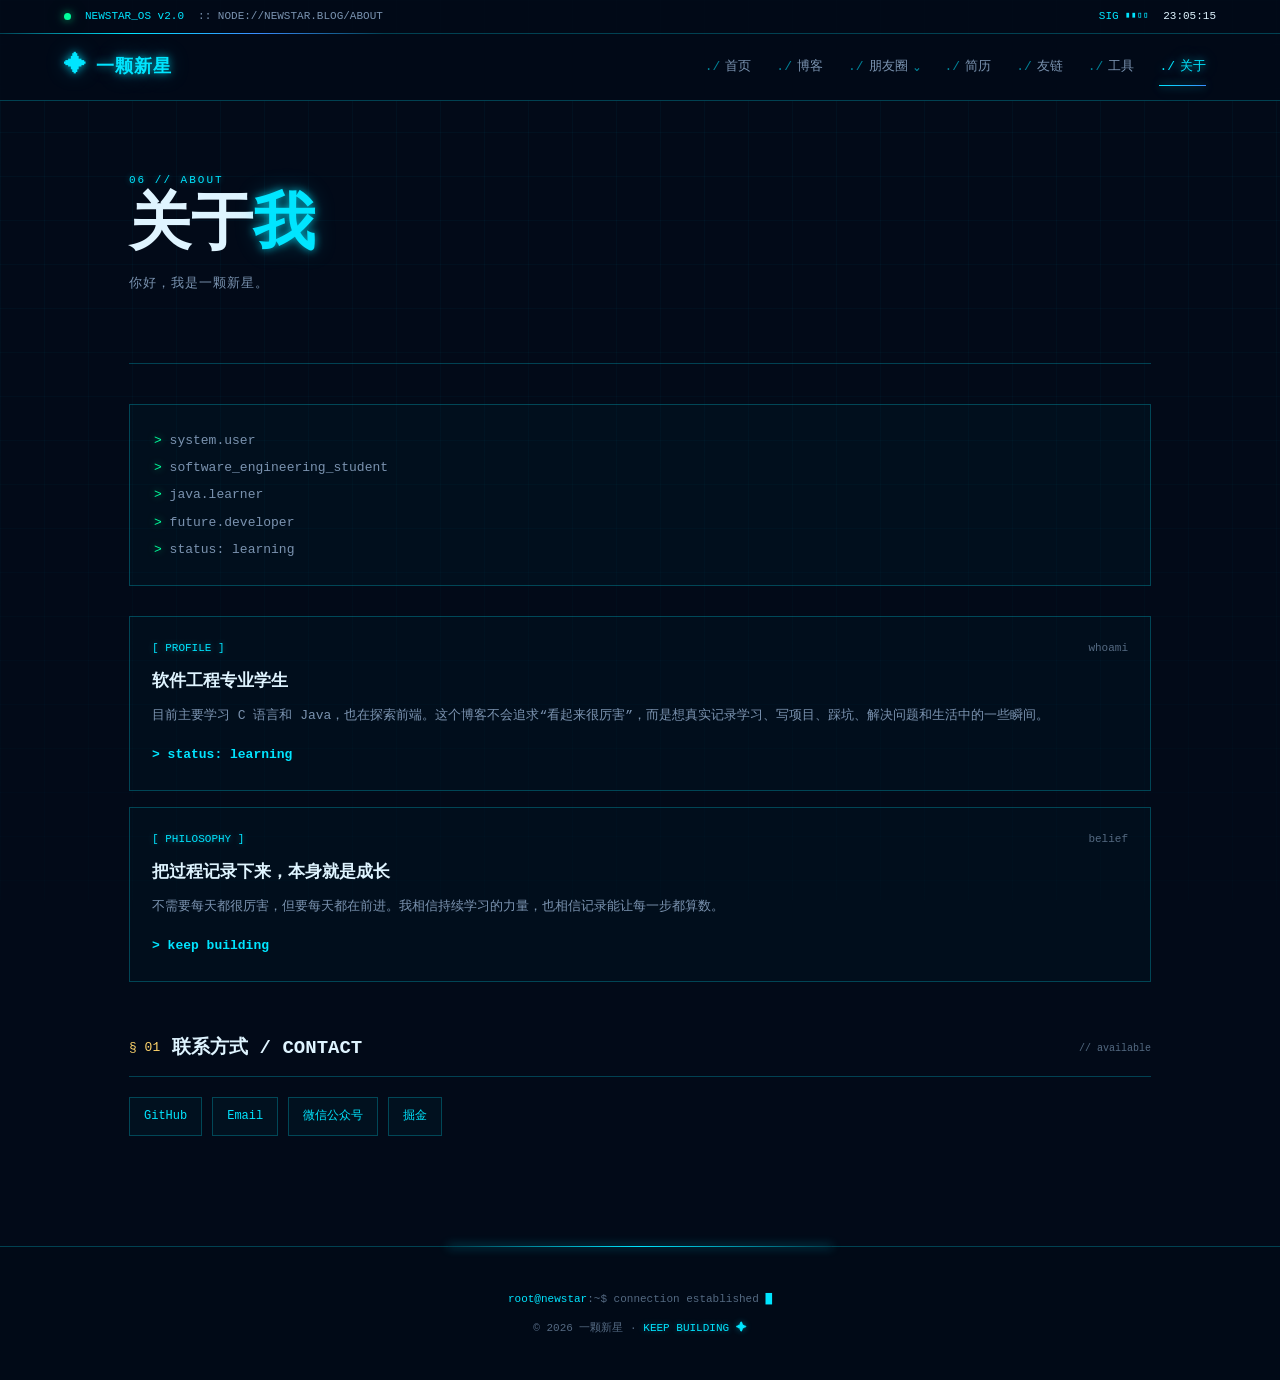
==== about.html @ e1ded9ca "style: remove focus/click outlines and unify mobile layout across pages - style.css: drop click focu" ====
<!DOCTYPE html>
<html lang="zh-CN">
<head>
  <meta charset="UTF-8">
  <meta name="viewport" content="width=device-width, initial-scale=1.0">
  <meta name="description" content="关于一颗新星：软件工程专业学生，主要学习 C 语言和 Java，用博客真实记录学习与生活。">
  <meta property="og:type" content="profile">
  <meta property="og:title" content="关于 · 一颗新星">
  <meta property="og:description" content="软件工程专业学生，主要学习 C 语言和 Java，用博客真实记录学习与生活。">
  <meta property="og:url" content="https://yikexinxing.github.io/about.html">
  <meta name="twitter:card" content="summary">
  <title>关于 · 一颗新星</title>
  <link rel="icon" href="data:image/svg+xml,<svg xmlns='http://www.w3.org/2000/svg' viewBox='0 0 100 100'><text y='.9em' font-size='90'>✦</text></svg>">
  <link rel="stylesheet" href="style.css">
  <link rel="stylesheet" href="assets/extra.css">
  <link rel="stylesheet" href="assets/upgrade.css">
</head>
<body>

<div class="bg-grid" aria-hidden="true"></div>
<div class="bg-scanline" aria-hidden="true"></div>

<header class="top-bar">
  <div class="top-bar-left">
    <span class="status-dot"></span>
    <span class="sys-version">NEWSTAR_OS v2.0</span>
    <span class="sys-path">:: NODE://NEWSTAR.BLOG/ABOUT</span>
  </div>
  <div class="top-bar-right">
    <span class="sys-signal">SIG ▮▮▯▯</span>
    <time class="sys-time" id="sysTime">00:00:00</time>
  </div>
</header>

<nav class="nav" aria-label="主导航">
  <a href="index.html" class="brand">
    <span class="brand-symbol" aria-hidden="true">✦</span>
    <span class="brand-name">一颗新星</span>
  </a>
  <button class="nav-toggle" type="button" aria-expanded="false" aria-controls="navLinks">MENU</button>
  <ul class="nav-links" id="navLinks">
    <li><a href="index.html">首页</a></li>
    <li><a href="blog.html">博客</a></li>
    <li class="nav-dropdown">
      <a href="moments.html" class="dropdown-trigger">
        朋友圈
        <span class="dropdown-arrow">⌄</span>
      </a>
      <ul class="dropdown-menu">
        <li><a href="tech.html"><span class="dropdown-icon">&gt;_</span>技术学习记录</a></li>
        <li><a href="life.html"><span class="dropdown-icon">◇</span>日常生活记录</a></li>
      </ul>
    </li>
    <li><a href="resume.html">简历</a></li>
    <li><a href="links.html">友链</a></li>
    <li><a href="tools.html">工具</a></li>
    <li><a href="about.html" class="active">关于</a></li>
  </ul>
</nav>

<main class="page-content">
  <div class="page-head">
    <div class="section-tag">06 // ABOUT</div>
    <h1 class="page-title">关于<span>我</span></h1>
    <p class="page-subtitle">你好，我是一颗新星。</p>
  </div>

  <div class="terminal-box">
    <p><span class="green">&gt;</span> system.user</p>
    <p><span class="green">&gt;</span> software_engineering_student</p>
    <p><span class="green">&gt;</span> java.learner</p>
    <p><span class="green">&gt;</span> future.developer</p>
    <p><span class="green">&gt;</span> status: learning</p>
  </div>

  <div class="article-list">
    <div class="article-card" style="cursor: default;">
      <div class="article-meta-top">
        <span class="article-tag">[ PROFILE ]</span>
        <span class="article-date">whoami</span>
      </div>
      <h3>软件工程专业学生</h3>
      <p>目前主要学习 C 语言和 Java，也在探索前端。这个博客不会追求“看起来很厉害”，而是想真实记录学习、写项目、踩坑、解决问题和生活中的一些瞬间。</p>
      <div class="article-link">&gt; status: learning</div>
    </div>
    <div class="article-card" style="cursor: default;">
      <div class="article-meta-top">
        <span class="article-tag">[ PHILOSOPHY ]</span>
        <span class="article-date">belief</span>
      </div>
      <h3>把过程记录下来，本身就是成长</h3>
      <p>不需要每天都很厉害，但要每天都在前进。我相信持续学习的力量，也相信记录能让每一步都算数。</p>
      <div class="article-link">&gt; keep building</div>
    </div>
  </div>

  <div class="info-section">
    <div class="info-head">
      <span class="info-index">§ 01</span>
      <h2>联系方式 / CONTACT</h2>
      <span class="info-code">// available</span>
    </div>
    <div class="chips">
      <a href="https://github.com/yikexinxing" target="_blank" rel="noopener">GitHub</a>
      <!-- TODO：拿到邮箱地址后，把下面两个 span 改成 <a href="mailto:你的邮箱">Email</a> -->
      <span>Email</span>
      <span>微信公众号</span>
      <span>掘金</span>
    </div>
  </div>
</main>

<footer>
  <div class="footer-terminal">
    <span>root@newstar</span>:~$ connection established <span class="footer-cursor">█</span>
  </div>
  <div>© 2026 一颗新星 · <span>KEEP BUILDING ✦</span></div>
</footer>

<script src="assets/site.js"></script>

</body>
</html>
---- style.css ----
/* =========================================================
   一颗新星 · 全站赛博编程风格
   CYBER BLOG SYSTEM THEME
========================================================= */

/* ===== 基础重置 ===== */
* {
  margin: 0;
  padding: 0;
  box-sizing: border-box;
}
html {
  scroll-behavior: smooth;
}
body {
  min-height: 100vh;
  background: var(--bg);
  color: var(--text);
  font-family: "Microsoft YaHei", "PingFang SC", "Segoe UI", Consolas, monospace;
  line-height: 1.7;
  overflow-x: hidden;
  position: relative;
}

/* ===== 主题变量 ===== */
:root {
  --bg: #020a18;
  --bg-panel: rgba(8, 20, 38, 0.78);
  --bg-panel-solid: #071528;
  --border: rgba(0, 229, 255, 0.25);
  --border-bright: rgba(0, 229, 255, 0.55);
  --cyan: #00e5ff;
  --blue: #3a8dff;
  --green: #00ff9c;
  --yellow: #ffd56b;
  --text: #dff4ff;
  --text-muted: #7a93b0;
  --text-dim: #546a82;
  --glow-cyan: 0 0 8px rgba(0, 229, 255, 0.7), 0 0 22px rgba(0, 229, 255, 0.25);
  --glow-green: 0 0 8px rgba(0, 255, 156, 0.7), 0 0 22px rgba(0, 255, 156, 0.25);
}

/* ===== 全局背景 ===== */
.bg-grid {
  position: fixed;
  inset: 0;
  pointer-events: none;
  z-index: -5;
  background-image:
    linear-gradient(rgba(0, 229, 255, 0.04) 1px, transparent 1px),
    linear-gradient(90deg, rgba(0, 229, 255, 0.04) 1px, transparent 1px);
  background-size: 44px 44px;
  animation: gridMove 28s linear infinite;
  mask-image: linear-gradient(to bottom, black, rgba(0, 0, 0, 0.3));
}
.bg-scanline {
  position: fixed;
  inset: 0;
  pointer-events: none;
  z-index: 999;
  background: repeating-linear-gradient(
    0deg,
    rgba(255, 255, 255, 0.015) 0px,
    rgba(255, 255, 255, 0.015) 1px,
    transparent 1px,
    transparent 4px
  );
  opacity: 0.25;
}

::selection {
  color: #00131a;
  background: var(--cyan);
}
a {
  color: inherit;
  text-decoration: none;
}

/* 鼠标点击后不显示浏览器默认焦点框（深色背景下表现为一圈白框）。
   键盘 Tab 导航的青色焦点环仍在 upgrade.css 的 :focus-visible 中保留，不影响无障碍。 */
:focus:not(:focus-visible) {
  outline: none;
  box-shadow: none;
}
a,
button,
input,
textarea,
select,
summary,
[tabindex] {
  -webkit-tap-highlight-color: transparent;
}
button::-moz-focus-inner,
input::-moz-focus-inner {
  border: 0;
  padding: 0;
}

/* ===== 顶部状态栏 ===== */
.top-bar {
  height: 34px;
  padding: 0 clamp(20px, 5vw, 80px);
  display: flex;
  align-items: center;
  justify-content: space-between;
  background: rgba(2, 10, 24, 0.92);
  border-bottom: 1px solid var(--border);
  font-family: Consolas, monospace;
  font-size: 11px;
  color: var(--text-muted);
  position: relative;
  z-index: 1001;
}
.top-bar::after {
  content: "";
  position: absolute;
  left: 0;
  bottom: -1px;
  width: 30%;
  height: 1px;
  background: linear-gradient(90deg, transparent, var(--cyan), var(--blue), transparent);
  animation: navScan 6s linear infinite;
}
.top-bar-left,
.top-bar-right {
  display: flex;
  align-items: center;
  gap: 14px;
}
.sys-version {
  color: var(--cyan);
}
.sys-signal {
  color: var(--cyan);
}
.sys-time {
  color: var(--text);
}
.status-dot {
  width: 7px;
  height: 7px;
  border-radius: 50%;
  background: var(--green);
  box-shadow: var(--glow-green);
  animation: pulse 1.5s infinite;
}
.status-dot.small {
  width: 6px;
  height: 6px;
}

/* ===== 主导航 ===== */
.nav {
  position: sticky;
  top: 0;
  z-index: 1000;
  width: 100%;
  min-height: 62px;
  padding: 0 clamp(20px, 5vw, 80px);
  display: flex;
  align-items: center;
  gap: 30px;
  background: rgba(2, 10, 24, 0.85);
  border-bottom: 1px solid var(--border);
  backdrop-filter: blur(8px);
  -webkit-backdrop-filter: blur(8px);
}
.brand {
  display: inline-flex;
  align-items: center;
  gap: 9px;
  color: var(--cyan);
  font-family: Consolas, monospace;
  font-size: 18px;
  font-weight: 700;
  letter-spacing: 1px;
  text-shadow: var(--glow-cyan);
  white-space: nowrap;
  transition: all 0.3s ease;
}
.brand:hover {
  color: white;
  transform: translateY(-1px);
}
.brand-symbol {
  font-size: 22px;
  animation: starPulse 2.5s ease-in-out infinite;
}

.nav-links {
  list-style: none;
  display: flex;
  align-items: center;
  gap: 5px;
  margin-left: auto;
}
.nav-links > li {
  position: relative;
}
.nav-links > li > a {
  position: relative;
  display: flex;
  align-items: center;
  gap: 5px;
  padding: 22px 10px;
  color: var(--text-muted);
  font-size: 13px;
  white-space: nowrap;
  transition: color 0.3s ease, text-shadow 0.3s ease;
}
.nav-links > li > a::before {
  content: "./";
  color: var(--cyan);
  opacity: 0.55;
  font-family: Consolas, monospace;
  transition: opacity 0.3s ease;
}
.nav-links > li > a::after {
  content: "";
  position: absolute;
  left: 10px;
  right: 10px;
  bottom: 14px;
  height: 1px;
  background: linear-gradient(90deg, var(--cyan), var(--blue));
  transform: scaleX(0);
  transform-origin: left;
  transition: transform 0.3s ease;
  box-shadow: var(--glow-cyan);
}
.nav-links > li > a:hover {
  color: var(--cyan);
  text-shadow: var(--glow-cyan);
}
.nav-links > li > a:hover::before {
  opacity: 1;
}
.nav-links > li > a:hover::after {
  transform: scaleX(1);
}
/* 当前页面高亮 */
.nav-links > li > a.active {
  color: var(--cyan);
  text-shadow: var(--glow-cyan);
}
.nav-links > li > a.active::after {
  transform: scaleX(1);
}
.nav-links > li > a.active::before {
  opacity: 1;
}

/* ===== 朋友圈下拉菜单 ===== */
.nav-dropdown { position: relative; }
.dropdown-arrow {
  color: var(--cyan);
  font-size: 14px;
  line-height: 1;
  transition: transform 0.3s ease;
}
.nav-dropdown:hover .dropdown-arrow {
  transform: rotate(180deg);
}
.dropdown-menu {
  position: absolute;
  top: calc(100% - 1px);
  left: 50%;
  min-width: 225px;
  padding: 8px;
  list-style: none;
  background: rgba(5, 15, 30, 0.96);
  border: 1px solid var(--border);
  box-shadow: 0 20px 50px rgba(0, 0, 0, 0.6), 0 0 25px rgba(0, 229, 255, 0.08);
  backdrop-filter: blur(10px);
  -webkit-backdrop-filter: blur(10px);
  opacity: 0;
  visibility: hidden;
  transform: translate(-50%, -10px);
  transition: opacity 0.25s ease, transform 0.25s ease, visibility 0.25s ease;
  margin-top: 1px;
}
.dropdown-menu::before {
  content: "";
  position: absolute;
  top: 0;
  left: 15%;
  width: 70%;
  height: 1px;
  background: linear-gradient(90deg, transparent, var(--cyan), var(--blue), transparent);
  box-shadow: 0 0 10px var(--cyan);
}
.dropdown-menu::after {
  content: "";
  position: absolute;
  top: -5px;
  left: 50%;
  width: 8px;
  height: 8px;
  background: #050f1e;
  border-left: 1px solid var(--border);
  border-top: 1px solid var(--border);
  transform: translateX(-50%) rotate(45deg);
}
.nav-dropdown:hover .dropdown-menu {
  opacity: 1;
  visibility: visible;
  transform: translate(-50%, 0);
}
.dropdown-menu li a {
  display: flex;
  align-items: center;
  gap: 12px;
  padding: 13px 14px;
  color: var(--text-muted);
  font-size: 12px;
  border: 1px solid transparent;
  transition: all 0.25s ease;
}
.dropdown-menu li a:hover {
  color: var(--cyan);
  background: rgba(0, 229, 255, 0.06);
  border-color: rgba(0, 229, 255, 0.2);
  padding-left: 19px;
  text-shadow: var(--glow-cyan);
}
.dropdown-icon {
  width: 30px;
  color: var(--cyan);
  font-family: Consolas, monospace;
  font-size: 10px;
  text-align: center;
}

/* ===== 首页 Banner ===== */
.home-banner {
  position: relative;
  width: 100%;
  height: 460px;
  background:
    radial-gradient(circle at 20% 20%, rgba(0, 229, 255, 0.25), transparent 28%),
    radial-gradient(circle at 80% 40%, rgba(58, 141, 255, 0.2), transparent 32%),
    radial-gradient(circle at 50% 90%, rgba(0, 255, 156, 0.12), transparent 35%),
    linear-gradient(135deg, #011022 0%, #021833 45%, #01142b 100%);
  display: flex;
  align-items: center;
  justify-content: center;
  text-align: center;
  color: white;
  overflow: hidden;
  border-bottom: 1px solid var(--border);
}
.banner-code-left,
.banner-code-right {
  position: absolute;
  top: 0;
  width: 35%;
  height: 100%;
  font-family: Consolas, monospace;
  font-size: 12px;
  line-height: 1.8;
  color: rgba(0, 229, 255, 0.28);
  white-space: pre;
  pointer-events: none;
  z-index: 1;
}
.banner-code-left {
  left: 4%;
  text-align: left;
  animation: codeFloat 16s linear infinite;
}
.banner-code-right {
  right: 4%;
  text-align: right;
  animation: codeFloat 20s linear infinite reverse;
}
.banner-code-left pre,
.banner-code-right pre {
  margin: 0;
  font: inherit;
  color: inherit;
  white-space: pre;
}
.banner-code-right pre {
  text-align: right;
}
.banner-scan {
  position: absolute;
  left: 0;
  right: 0;
  height: 2px;
  background: linear-gradient(90deg, transparent, var(--cyan), transparent);
  box-shadow: 0 0 12px var(--cyan), 0 0 24px rgba(0, 229, 255, 0.6);
  animation: bannerScan 5s linear infinite;
  pointer-events: none;
  z-index: 2;
}
.banner-box {
  position: relative;
  z-index: 3;
  padding: 36px 48px;
  border: 1px solid var(--border-bright);
  background: rgba(2, 15, 32, 0.45);
  backdrop-filter: blur(6px);
  -webkit-backdrop-filter: blur(6px);
  box-shadow: 0 0 30px rgba(0, 229, 255, 0.15), inset 0 0 30px rgba(0, 229, 255, 0.08);
  max-width: 760px;
}
.banner-box::before,
.banner-box::after {
  content: "";
  position: absolute;
  width: 14px;
  height: 14px;
  border-color: var(--cyan);
  border-style: solid;
}
.banner-box::before {
  top: -1px;
  left: -1px;
  border-width: 2px 0 0 2px;
}
.banner-box::after {
  bottom: -1px;
  right: -1px;
  border-width: 0 2px 2px 0;
}
.banner-eyebrow {
  font-size: 12px;
  letter-spacing: 2px;
  color: var(--cyan);
  margin-bottom: 12px;
  font-family: Consolas, monospace;
  text-shadow: 0 0 8px rgba(0, 229, 255, 0.5);
}
.banner-content h1 {
  font-size: 48px;
  font-weight: 700;
  margin-bottom: 14px;
  text-shadow: 0 4px 20px rgba(0, 229, 255, 0.35);
}
.banner-desc {
  font-size: 15px;
  color: rgba(223, 244, 255, 0.8);
  margin-bottom: 28px;
  font-family: Consolas, monospace;
}
.banner-buttons {
  display: flex;
  justify-content: center;
  gap: 12px;
  flex-wrap: wrap;
}

/* ===== 通用按钮 ===== */
.btn {
  display: inline-flex;
  align-items: center;
  justify-content: center;
  padding: 10px 22px;
  font-family: Consolas, monospace;
  font-size: 13px;
  border: 1px solid var(--cyan);
  color: var(--cyan);
  background: rgba(0, 229, 255, 0.05);
  transition: all 0.3s ease;
  position: relative;
  overflow: hidden;
  cursor: pointer;
}
.btn::before {
  content: "";
  position: absolute;
  left: -100%;
  top: 0;
  width: 100%;
  height: 100%;
  background: linear-gradient(90deg, transparent, rgba(255, 255, 255, 0.15), transparent);
  transition: left 0.5s ease;
}
.btn:hover::before {
  left: 100%;
}
.btn:hover {
  color: #00131a;
  background: var(--cyan);
  box-shadow: 0 0 12px var(--cyan), 0 0 30px rgba(0, 229, 255, 0.35);
  transform: translateY(-2px);
}
.btn-secondary {
  border-color: var(--blue);
  color: var(--blue);
}
.btn-secondary:hover {
  background: var(--blue);
  box-shadow: 0 0 12px var(--blue), 0 0 30px rgba(58, 141, 255, 0.35);
}

/* ===== 首页主内容区 ===== */
.home-main {
  background: transparent;
  padding: 50px 20px 80px;
}
.home-container {
  max-width: 1150px;
  margin: 0 auto;
  display: grid;
  grid-template-columns: 1fr 320px;
  gap: 30px;
  align-items: start;
}

/* ===== 文章区 ===== */
.article-section {
  background: var(--bg-panel);
  padding: 30px;
  border: 1px solid var(--border);
  backdrop-filter: blur(6px);
  -webkit-backdrop-filter: blur(6px);
  box-shadow: 0 10px 40px rgba(0, 0, 0, 0.35);
}
.section-header {
  display: flex;
  justify-content: space-between;
  align-items: end;
  margin-bottom: 24px;
  padding-bottom: 16px;
  border-bottom: 1px solid var(--border);
}
.section-tag {
  color: var(--cyan);
  font-family: Consolas, monospace;
  font-size: 11px;
  letter-spacing: 2px;
  margin-bottom: 6px;
  text-shadow: 0 0 6px rgba(0, 229, 255, 0.4);
}
.section-header h2 {
  font-size: 22px;
  color: var(--text);
}
.search-box {
  display: flex;
  gap: 8px;
}
.search-box input {
  padding: 9px 14px;
  border: 1px solid var(--border);
  background: rgba(0, 229, 255, 0.03);
  color: var(--text);
  outline: none;
  font-size: 12px;
  width: 200px;
  font-family: Consolas, monospace;
}
.search-box input:focus,
.page-search input:focus,
.search-box input:focus-visible {
  outline: none;
  box-shadow: none;
  border-color: var(--border);
}
.search-box button {
  padding: 9px 16px;
  background: rgba(0, 229, 255, 0.1);
  color: var(--cyan);
  border: 1px solid var(--cyan);
  cursor: pointer;
  font-size: 12px;
  font-family: Consolas, monospace;
  transition: all 0.3s ease;
}
.search-box button:hover {
  background: var(--cyan);
  color: #00131a;
  box-shadow: var(--glow-cyan);
}

/* ===== 文章卡片 ===== */
.article-list {
  display: flex;
  flex-direction: column;
  gap: 16px;
}
.article-card {
  display: block;
  padding: 22px;
  border: 1px solid var(--border);
  background: rgba(0, 229, 255, 0.02);
  transition: all 0.3s ease;
  position: relative;
  overflow: hidden;
}
.article-card::before {
  content: "";
  position: absolute;
  left: 0;
  top: 0;
  width: 3px;
  height: 100%;
  background: var(--cyan);
  box-shadow: 0 0 12px var(--cyan);
  transform: scaleY(0);
  transform-origin: bottom;
  transition: transform 0.35s ease;
}
.article-card:hover {
  transform: translateY(-4px);
  border-color: var(--border-bright);
  background: rgba(0, 229, 255, 0.05);
  box-shadow: 0 15px 40px rgba(0, 0, 0, 0.4), 0 0 20px rgba(0, 229, 255, 0.1);
}
.article-card:hover::before {
  transform: scaleY(1);
}
.article-meta-top {
  display: flex;
  justify-content: space-between;
  align-items: center;
  margin-bottom: 10px;
}
.article-tag {
  color: var(--cyan);
  font-family: Consolas, monospace;
  font-size: 11px;
  text-shadow: 0 0 6px rgba(0, 229, 255, 0.4);
}
.article-date {
  color: var(--text-dim);
  font-family: Consolas, monospace;
  font-size: 11px;
}
.article-card h3 {
  font-size: 17px;
  color: var(--text);
  margin-bottom: 8px;
  transition: color 0.3s ease;
}
.article-card:hover h3 {
  color: white;
}
.article-card p {
  font-size: 13px;
  color: var(--text-muted);
  margin-bottom: 14px;
}
.article-link {
  color: var(--cyan);
  font-family: Consolas, monospace;
  font-size: 11px;
  transition: transform 0.3s ease;
}
.article-card:hover .article-link {
  transform: translateX(5px);
  text-shadow: var(--glow-cyan);
}

/* ===== 侧边栏 ===== */
.sidebar {
  display: flex;
  flex-direction: column;
  gap: 24px;
}
.sidebar-card {
  background: var(--bg-panel);
  padding: 26px;
  border: 1px solid var(--border);
  backdrop-filter: blur(6px);
  -webkit-backdrop-filter: blur(6px);
  box-shadow: 0 10px 40px rgba(0, 0, 0, 0.35);
}
.profile-card {
  text-align: center;
}
.avatar {
  width: 72px;
  height: 72px;
  border-radius: 50%;
  background: linear-gradient(135deg, var(--cyan), var(--blue));
  color: white;
  font-size: 28px;
  font-weight: 700;
  display: flex;
  align-items: center;
  justify-content: center;
  margin: 0 auto 14px;
  box-shadow: 0 0 20px rgba(0, 229, 255, 0.4);
}
.sidebar-card h3 {
  font-size: 18px;
  color: var(--text);
  margin-bottom: 6px;
}
.sidebar-desc {
  font-size: 12px;
  color: var(--text-muted);
  margin-bottom: 18px;
  font-family: Consolas, monospace;
}
.profile-stats {
  display: flex;
  justify-content: space-around;
  padding-top: 16px;
  border-top: 1px solid var(--border);
  margin-bottom: 16px;
}
.profile-stats strong {
  display: block;
  font-size: 20px;
  color: var(--cyan);
  text-shadow: 0 0 8px rgba(0, 229, 255, 0.5);
}
.profile-stats span {
  font-size: 10px;
  color: var(--text-dim);
  font-family: Consolas, monospace;
  letter-spacing: 1px;
}
.profile-status {
  display: flex;
  align-items: center;
  justify-content: center;
  gap: 8px;
  color: var(--green);
  font-family: Consolas, monospace;
  font-size: 11px;
  text-shadow: 0 0 6px rgba(0, 255, 156, 0.5);
}
.sidebar-title {
  color: var(--cyan);
  font-family: Consolas, monospace;
  font-size: 12px;
  letter-spacing: 1px;
  margin-bottom: 14px;
  text-shadow: 0 0 6px rgba(0, 229, 255, 0.4);
}
.news-list {
  list-style: none;
}
.news-list li {
  padding: 10px 0;
  font-size: 13px;
  color: var(--text-muted);
  border-bottom: 1px dashed rgba(0, 229, 255, 0.15);
  display: flex;
  gap: 10px;
}
.news-list li:last-child {
  border-bottom: none;
}
.news-time {
  color: var(--cyan);
  font-family: Consolas, monospace;
  font-size: 11px;
  min-width: 48px;
}

/* ===== 页脚 ===== */
footer {
  width: 100%;
  padding: 40px 20px;
  border-top: 1px solid var(--border);
  text-align: center;
  color: var(--text-dim);
  font-family: Consolas, monospace;
  font-size: 11px;
  line-height: 2.2;
  position: relative;
  background: rgba(2, 10, 24, 0.9);
}
footer::before {
  content: "";
  position: absolute;
  top: -1px;
  left: 35%;
  width: 30%;
  height: 1px;
  background: linear-gradient(90deg, transparent, var(--cyan), transparent);
  box-shadow: 0 0 10px var(--cyan);
}
.footer-terminal {
  margin-bottom: 5px;
  width: 100%;
  text-align: center;
}
footer .footer-terminal > span:first-child {
  color: var(--cyan);
}
footer > div:last-child span {
  color: var(--cyan);
  text-shadow: 0 0 6px rgba(0, 229, 255, 0.4);
}
.footer-cursor {
  color: var(--cyan);
  animation: blink 1s infinite;
}

/* =========================================================
   子页面通用
========================================================= */
.page-content {
  max-width: 1150px;
  margin: 0 auto;
  padding: 70px 5% 90px;
  animation: pageEnter 0.8s ease both;
}
.page-title {
  margin-bottom: 15px;
  font-family: Consolas, monospace;
  font-size: clamp(40px, 6vw, 62px);
  line-height: 1;
  color: var(--text);
}
.page-title span {
  color: var(--cyan);
  text-shadow: var(--glow-cyan);
}
.page-subtitle {
  margin-bottom: 50px;
  color: var(--text-muted);
  font-family: Consolas, monospace;
  font-size: 13px;
  letter-spacing: 1px;
}
.page-head {
  margin-bottom: 40px;
  padding-bottom: 18px;
  border-bottom: 1px solid var(--border);
}

/* ===== 终端信息框 ===== */
.terminal-box {
  position: relative;
  margin-bottom: 30px;
  padding: 22px 24px;
  background: rgba(0, 229, 255, 0.025);
  border: 1px solid var(--border);
  font-family: Consolas, monospace;
  font-size: 13px;
  line-height: 2.1;
  overflow: hidden;
}
.terminal-box::before {
  content: "";
  position: absolute;
  top: 0;
  left: -100%;
  width: 100%;
  height: 1px;
  background: linear-gradient(90deg, transparent, var(--cyan), transparent);
  animation: terminalScan 5s linear infinite;
}
.terminal-box p {
  color: var(--text-muted);
}
.terminal-box .green {
  color: var(--green);
  text-shadow: 0 0 7px rgba(0, 255, 156, 0.5);
}
.terminal-box .label {
  display: inline-block;
  width: 110px;
  color: var(--text-dim);
}

/* ===== 日志列表（朋友圈/动态） ===== */
.activity-list {
  border-top: 1px solid var(--border);
}
.activity-item {
  position: relative;
  display: grid;
  grid-template-columns: 100px 1fr 40px;
  gap: 20px;
  align-items: center;
  padding: 24px 10px;
  border-bottom: 1px solid rgba(0, 229, 255, 0.12);
  transition: background 0.3s ease, padding-left 0.3s ease;
}
.activity-item:hover {
  padding-left: 18px;
  background: rgba(0, 229, 255, 0.03);
}
.activity-item time {
  color: var(--cyan);
  font-family: Consolas, monospace;
  font-size: 12px;
  text-shadow: 0 0 6px rgba(0, 229, 255, 0.3);
}
.activity-type {
  color: var(--green);
  font-family: Consolas, monospace;
  font-size: 9px;
  letter-spacing: 1px;
  text-shadow: 0 0 6px rgba(0, 255, 156, 0.35);
}
.activity-item h3 {
  margin: 4px 0 4px;
  color: var(--text);
  font-size: 15px;
  transition: color 0.3s ease;
}
.activity-item:hover h3 {
  color: white;
}
.activity-item p {
  color: var(--text-muted);
  font-size: 12px;
}
.activity-arrow {
  color: var(--cyan);
  font-family: Consolas, monospace;
  font-size: 18px;
  transition: transform 0.3s ease;
}
.activity-item:hover .activity-arrow {
  transform: translateX(5px);
  text-shadow: var(--glow-cyan);
}

/* ===== 标签（chips） ===== */
.chips {
  display: flex;
  flex-wrap: wrap;
  gap: 10px;
  margin-bottom: 20px;
}
.chips span {
  padding: 8px 14px;
  color: var(--cyan);
  border: 1px solid var(--border);
  background: rgba(0, 229, 255, 0.03);
  font-family: Consolas, monospace;
  font-size: 12px;
  transition: all 0.25s ease;
}
.chips span:hover {
  border-color: var(--border-bright);
  background: rgba(0, 229, 255, 0.08);
  box-shadow: 0 0 12px rgba(0, 229, 255, 0.15);
  color: white;
}

/* ===== 卡片网格（友链/工具） ===== */
.grid-cards {
  display: grid;
  grid-template-columns: repeat(3, 1fr);
  gap: 18px;
}
.grid-card {
  position: relative;
  padding: 24px;
  background: var(--bg-panel);
  border: 1px solid var(--border);
  transition: all 0.3s ease;
  overflow: hidden;
  display: block;
}
.grid-card::before {
  content: "";
  position: absolute;
  left: 0;
  top: 0;
  width: 3px;
  height: 100%;
  background: var(--cyan);
  box-shadow: 0 0 12px var(--cyan);
  transform: scaleY(0);
  transform-origin: bottom;
  transition: transform 0.35s ease;
}
.grid-card:hover {
  transform: translateY(-5px);
  border-color: var(--border-bright);
  box-shadow: 0 15px 40px rgba(0, 0, 0, 0.4), 0 0 20px rgba(0, 229, 255, 0.1);
}
.grid-card:hover::before {
  transform: scaleY(1);
}
.grid-card .card-num {
  position: absolute;
  top: 12px;
  right: 18px;
  color: rgba(0, 229, 255, 0.14);
  font-family: Consolas, monospace;
  font-size: 34px;
  font-weight: 700;
}
.grid-card .card-tag {
  display: inline-block;
  margin-bottom: 14px;
  padding: 4px 9px;
  color: var(--cyan);
  border: 1px solid rgba(0, 229, 255, 0.3);
  font-family: Consolas, monospace;
  font-size: 10px;
}
.grid-card h3 {
  margin-bottom: 10px;
  color: var(--text);
  font-size: 17px;
}
.grid-card p {
  color: var(--text-muted);
  font-size: 12px;
  line-height: 1.8;
  margin-bottom: 16px;
}
.grid-card .card-link {
  color: var(--cyan);
  font-family: Consolas, monospace;
  font-size: 11px;
  transition: transform 0.3s ease;
}
.grid-card:hover .card-link {
  transform: translateX(5px);
  text-shadow: var(--glow-cyan);
}

/* ===== 分节标题（简历等） ===== */
.info-section {
  margin-top: 50px;
}
.info-section .info-head {
  display: flex;
  align-items: center;
  gap: 12px;
  margin-bottom: 20px;
  padding-bottom: 12px;
  border-bottom: 1px solid var(--border);
}
.info-section .info-index {
  color: var(--yellow);
  font-family: Consolas, monospace;
  font-size: 13px;
}
.info-section .info-head h2 {
  color: var(--text);
  font-size: 19px;
}
.info-section .info-head .info-code {
  margin-left: auto;
  color: var(--text-dim);
  font-family: Consolas, monospace;
  font-size: 10px;
}

/* ===== 技能进度条（简历） ===== */
.skill-bars {
  display: grid;
  grid-template-columns: 1fr 1fr;
  gap: 18px 30px;
}
.skill-row .skill-name {
  display: flex;
  justify-content: space-between;
  margin-bottom: 6px;
  color: var(--text-muted);
  font-family: Consolas, monospace;
  font-size: 12px;
}
.skill-row .skill-name b {
  color: var(--cyan);
  font-weight: 500;
}
.progress-bar {
  height: 6px;
  background: rgba(0, 229, 255, 0.08);
  overflow: hidden;
}
.progress-fill {
  height: 100%;
  background: linear-gradient(90deg, var(--blue), var(--cyan));
  box-shadow: 0 0 8px var(--cyan);
  transition: width 1s ease;
}

/* ===== 时间轴（经历） ===== */
.timeline {
  border-top: 1px solid var(--border);
}
.timeline-item {
  display: grid;
  grid-template-columns: 140px 1fr;
  gap: 24px;
  padding: 20px 10px;
  border-bottom: 1px solid rgba(0, 229, 255, 0.12);
  transition: background 0.3s ease, padding-left 0.3s ease;
}
.timeline-item:hover {
  padding-left: 18px;
  background: rgba(0, 229, 255, 0.03);
}
.timeline-item time {
  color: var(--cyan);
  font-family: Consolas, monospace;
  font-size: 12px;
  padding-top: 2px;
}
.timeline-item .tl-type {
  color: var(--green);
  font-family: Consolas, monospace;
  font-size: 9px;
  letter-spacing: 1px;
}
.timeline-item h3 {
  margin: 4px 0 5px;
  color: var(--text);
  font-size: 15px;
}
.timeline-item p {
  color: var(--text-muted);
  font-size: 12px;
}

/* =========================================================
   动画
========================================================= */
@keyframes gridMove {
  0% { background-position: 0 0, 0 0; }
  100% { background-position: 44px 44px, 44px 44px; }
}
@keyframes navScan {
  0% { left: -30%; }
  100% { left: 100%; }
}
@keyframes pulse {
  0%, 100% { opacity: 1; transform: scale(1); }
  50% { opacity: 0.35; transform: scale(0.75); }
}
@keyframes blink {
  0%, 45% { opacity: 1; }
  46%, 100% { opacity: 0; }
}
@keyframes starPulse {
  0%, 100% {
    transform: rotate(0deg) scale(1);
    text-shadow: 0 0 7px var(--cyan);
  }
  50% {
    transform: rotate(12deg) scale(1.18);
    text-shadow: 0 0 8px var(--cyan), 0 0 22px rgba(0, 229, 255, 0.7);
  }
}
@keyframes bannerScan {
  0% { top: 0; opacity: 0; }
  10% { opacity: 1; }
  90% { opacity: 1; }
  100% { top: 100%; opacity: 0; }
}
@keyframes codeFloat {
  0% { transform: translateY(0); }
  100% { transform: translateY(-40px); }
}
@keyframes terminalScan {
  0% { left: -100%; }
  100% { left: 100%; }
}
@keyframes pageEnter {
  from { opacity: 0; transform: translateY(20px); }
  to { opacity: 1; transform: translateY(0); }
}

/* =========================================================
   响应式
========================================================= */
@media (max-width: 1100px) {
  .home-container {
    grid-template-columns: 1fr;
  }
  .grid-cards {
    grid-template-columns: repeat(2, 1fr);
  }
}
@media (max-width: 900px) {
  .nav {
    min-height: auto;
    padding: 14px 5%;
    flex-wrap: wrap;
  }
  .brand {
    width: 100%;
    justify-content: center;
    margin-bottom: 5px;
  }
  .nav-links {
    width: 100%;
    justify-content: center;
    flex-wrap: wrap;
    gap: 2px;
  }
  .nav-links > li > a {
    padding: 9px 7px;
    font-size: 11px;
  }
  .top-bar {
    font-size: 10px;
    padding: 0 5%;
  }
  .sys-path { display: none; }
  .banner-content h1 {
    font-size: 34px;
  }
  .banner-box {
    padding: 26px 24px;
    margin: 0 20px;
  }
  .section-header {
    flex-direction: column;
    align-items: flex-start;
    gap: 12px;
  }
  .banner-code-left,
  .banner-code-right {
    display: none;
  }
  .skill-bars {
    grid-template-columns: 1fr;
  }
  .timeline-item {
    grid-template-columns: 110px 1fr;
    gap: 14px;
  }
}
@media (max-width: 600px) {
  .home-banner {
    height: 380px;
  }
  .banner-content h1 {
    font-size: 28px;
  }
  .home-main {
    padding: 30px 15px 60px;
  }
  .article-section {
    padding: 22px;
  }
  .search-box input {
    width: 140px;
    font-size: 16px;
  }
  .search-box button {
    font-size: 13px;
  }
  .page-content {
    padding: 50px 5% 70px;
  }
  .grid-cards {
    grid-template-columns: 1fr;
  }
  .activity-item {
    grid-template-columns: 60px 1fr 20px;
    gap: 10px;
    padding: 20px 5px;
  }
  .activity-item h3 {
    font-size: 13px;
  }
  .timeline-item {
    grid-template-columns: 1fr;
    gap: 6px;
  }
}

/* ===== 减少动画 ===== */
@media (prefers-reduced-motion: reduce) {
  *, *::before, *::after {
    animation-duration: 0.01ms !important;
    animation-iteration-count: 1 !important;
    transition-duration: 0.01ms !important;
    scroll-behavior: auto !important;
  }
}
---- assets/extra.css ----
/* 追加：让 article-card 以块级元素显示并有 hover 效果 */
.article-card {
  display: block;
  text-decoration: none;
  color: inherit;
  transition: transform .12s ease, box-shadow .12s ease;
}
.article-card:hover {
  transform: translateY(-4px);
  box-shadow: 0 8px 18px rgba(0,0,0,0.25);
}
.activity-item {
  display: flex;
  align-items: center;
  gap: 12px;
  text-decoration: none;
  color: inherit;
}
.activity-item:hover { background: rgba(0,255,255,0.03); }
.article-link { cursor: pointer; color: var(--cyan); font-family: Consolas, monospace; font-weight:600; font-size:13px; position:relative; display:inline-flex; align-items:center; gap:8px; }
.article-link .arrow { transition: transform .18s ease; }
.article-link::before {
  content: '';
  position: absolute;
  left: 0;
  right: 0;
  bottom: -6px;
  height: 2px;
  background: linear-gradient(90deg, transparent, var(--cyan), transparent);
  transform: scaleX(0);
  transform-origin: left;
  transition: transform .22s ease;
}
.article-link:hover::before { transform: scaleX(1); }
.article-link:hover .arrow { transform: translateX(4px); }

/* 支持通过 .open 类来强制显示下拉（用于移动端点击展开） */
.nav-dropdown.open .dropdown-menu {
  opacity: 1;
  visibility: visible;
  transform: translate(-50%, 0);
}

/* 允许 dropdown-trigger 在被点击/打开时有焦点样式 */
.dropdown-trigger[aria-expanded="true"] {
  color: var(--cyan);
  text-shadow: var(--glow-cyan);
}

/* 简单的文章元信息样式 */
.post-meta {
  display: flex;
  gap: 16px;
  color: var(--text-dim);
  font-family: Consolas, monospace;
  font-size: 13px;
  margin-bottom: 18px;
}
.post-tags { display: flex; gap: 8px; }
.post-tags span { padding: 6px 10px; border: 1px solid var(--border); color: var(--cyan); font-size:12px; }

/* 联系方式：让 a 标签沿用 .chips span 的外观 */
.chips a {
  display: inline-block;
  padding: 8px 14px;
  color: var(--cyan);
  border: 1px solid var(--border);
  background: rgba(0, 229, 255, 0.03);
  font-family: Consolas, monospace;
  font-size: 12px;
  text-decoration: none;
  transition: border-color .2s ease, background-color .2s ease, box-shadow .2s ease, color .2s ease;
}
.chips a:hover {
  border-color: var(--border-bright);
  background: rgba(0, 229, 255, 0.08);
  box-shadow: 0 0 12px rgba(0, 229, 255, 0.15);
  color: #fff;
}
---- assets/upgrade.css ----
/* 页面增强：文章详情、导航可访问性与低成本响应式视觉 */
.sr-only{position:absolute;width:1px;height:1px;padding:0;margin:-1px;overflow:hidden;clip:rect(0,0,0,0);white-space:nowrap;border:0}
:focus-visible{outline:2px solid var(--cyan);outline-offset:3px}
/* 导航栏：链接/按钮被点击或被 Tab 选中时都不画框（用户要求无框）。
   选择器特意带上 .nav-links / .brand / .nav-toggle 提高优先级，
   否则会被上面的 :focus-visible 青色轮廓覆盖。 */
.nav-links a:focus,
.nav-links a:focus-visible,
.nav-links button:focus,
.nav-links button:focus-visible,
.dropdown-trigger:focus,
.dropdown-trigger:focus-visible,
.dropdown-menu a:focus,
.dropdown-menu a:focus-visible,
.brand:focus,
.brand:focus-visible,
.nav-toggle:focus,
.nav-toggle:focus-visible{
  outline:none!important;
  box-shadow:none!important;
}
.nav-toggle{display:none;color:var(--cyan);background:transparent;border:1px solid var(--border);padding:8px 10px;font:12px Consolas,monospace;cursor:pointer}
.nav-dropdown.open .dropdown-menu{opacity:1;visibility:visible;transform:translate(-50%,0)}
.article-card{transition:transform .2s ease,border-color .2s ease,background-color .2s ease}
.article-card:hover{transform:translateY(-3px)}
.empty-state{color:var(--text-muted);padding:28px 0;text-align:center}
.page-search{max-width:460px;margin:0 0 28px auto}.page-search input{flex:1;width:auto}
.article-layout{display:grid;grid-template-columns:minmax(0,1fr) 230px;gap:34px;align-items:start}
.post-content{max-width:1080px}.post-content article{font-size:16px;line-height:1.95;color:var(--text)}
.post-content article h2{scroll-margin-top:90px;color:var(--cyan);font-size:24px;line-height:1.35;margin:42px 0 14px;padding-top:4px;border-left:3px solid var(--cyan);padding-left:12px}
.post-content article h3{color:var(--green);margin:28px 0 10px}.post-content article p,.post-content article ul,.post-content article ol,.post-content article blockquote{margin:0 0 22px}
.post-content article ul,.post-content article ol{padding-left:1.6em}.post-content article li{margin:8px 0}.post-content article a{color:var(--cyan);text-decoration:underline;text-underline-offset:3px}
.post-content article code{color:var(--green);background:rgba(0,255,156,.08);padding:2px 5px}.post-content article pre{overflow-x:auto;max-width:100%;padding:18px;margin:24px 0;background:#010812;border:1px solid var(--border);color:#c9f7ff;line-height:1.65;tab-size:2}
.post-content article pre code{padding:0;background:transparent}.post-content article blockquote{padding:14px 18px;border-left:3px solid var(--green);color:var(--text-muted);background:rgba(0,229,255,.04)}
.post-toc{position:sticky;top:88px;padding:18px;background:rgba(7,21,40,.92);border:1px solid var(--border)}.post-toc h2{font:12px Consolas,monospace;letter-spacing:1px;color:var(--cyan);margin-bottom:12px}.post-toc ol{list-style:none;padding:0;margin:0}.post-toc li{margin:8px 0}.post-toc a{display:block;color:var(--text-muted);font-size:12px;line-height:1.5}.post-toc a:hover,.post-toc a.is-active{color:var(--cyan)}
.post-nav{display:flex;justify-content:space-between;gap:14px;margin-top:52px;padding-top:24px;border-top:1px solid var(--border)}.post-nav a{flex:1;min-width:0}.post-nav a:last-child{text-align:right}.post-actions{display:flex;gap:12px;margin-top:42px;padding-top:24px;border-top:1px solid rgba(0,229,255,.18)}
.back-top{position:fixed;right:20px;bottom:20px;opacity:0;visibility:hidden;transform:translateY(8px);transition:opacity .2s ease,transform .2s ease,visibility .2s ease;z-index:10}.back-top.visible{opacity:1;visibility:visible;transform:none}
.reading-progress{position:fixed;left:0;top:0;height:3px;width:0;background:var(--cyan);box-shadow:0 0 8px var(--cyan);z-index:1100;transform-origin:left}
@media (prefers-reduced-motion:reduce){*,*::before,*::after{animation-duration:.01ms!important;animation-iteration-count:1!important;scroll-behavior:auto!important;transition-duration:.01ms!important}.bg-grid,.bg-scanline,.banner-scan,.banner-code-left,.banner-code-right{animation:none}}
@media (max-width:800px){.sys-path,.sys-signal{display:none}.nav{min-height:58px;padding:0 20px;flex-wrap:wrap}.nav-toggle{display:block;margin-left:auto}.nav-links{display:none;order:3;width:100%;margin:0;flex-direction:column;align-items:stretch;gap:0;padding:8px 0 12px}.nav-links.is-open{display:flex}.nav-links>li>a{padding:12px 10px}.dropdown-menu{position:static;transform:none;min-width:0;margin:0 0 4px 12px;box-shadow:none}.nav-dropdown.open .dropdown-menu{transform:none}.home-container{grid-template-columns:1fr}.sidebar{display:grid;grid-template-columns:1fr 1fr}.page-content{padding:48px 20px 70px}.article-layout{grid-template-columns:1fr}.post-toc{position:static;order:-1}.post-toc ol{columns:2;column-gap:20px}.post-toc li{break-inside:avoid}.grid-cards{grid-template-columns:repeat(2,1fr)}}
@media (max-width:520px){.top-bar{padding:0 14px}.top-bar-left{gap:8px}.brand-name{font-size:16px}.home-main{padding:30px 12px 55px}.article-section,.sidebar-card{padding:20px 16px}.sidebar{display:flex}.section-header{display:block}.search-box,.page-search{max-width:none;margin:18px 0 0}.search-box input{min-width:0}.article-card{padding:18px}.post-content article{font-size:16px}.post-toc ol{columns:1}.post-nav{display:block}.post-nav a{display:block;margin:10px 0;text-align:left!important}.post-actions{margin-top:34px}.page-title{font-size:clamp(34px,12vw,52px)}}
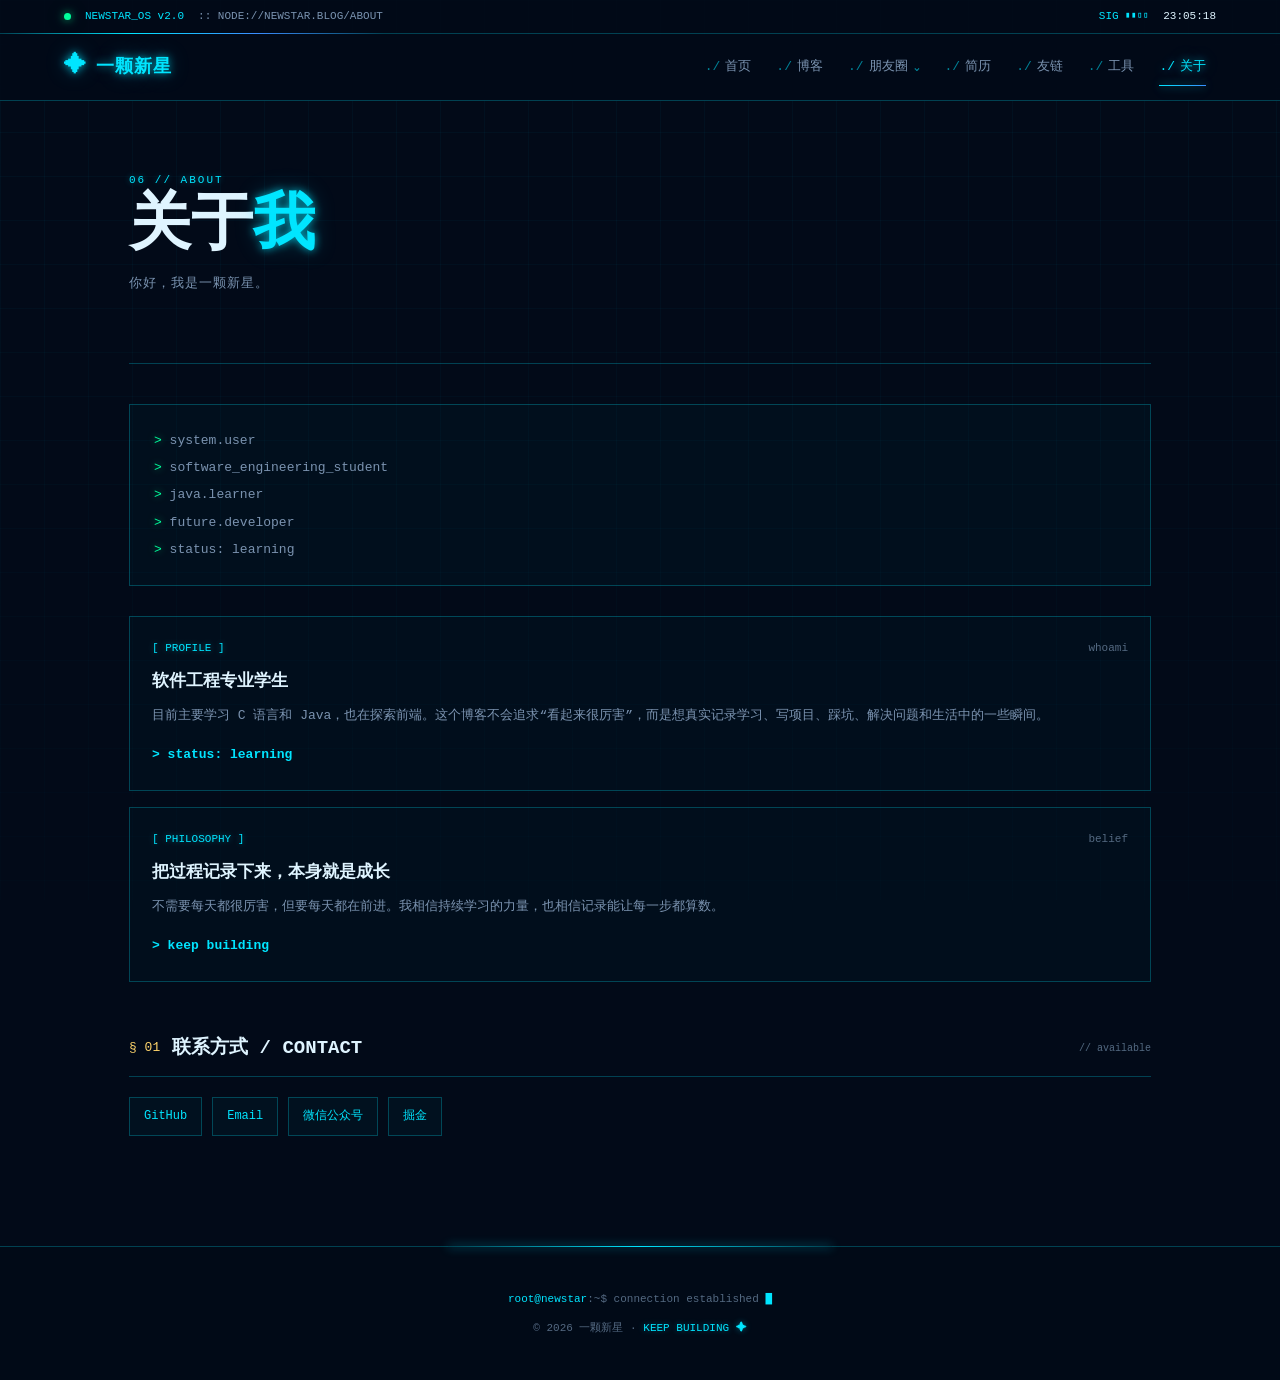
==== commit bdbbd6dc: "fix: force no focus outline site-wide and bust browser CSS cache - upgrade.css: global a/button/[tab" ====
--- a/about.html
+++ b/about.html
@@ -11,9 +11,9 @@
   <meta name="twitter:card" content="summary">
   <title>关于 · 一颗新星</title>
   <link rel="icon" href="data:image/svg+xml,<svg xmlns='http://www.w3.org/2000/svg' viewBox='0 0 100 100'><text y='.9em' font-size='90'>✦</text></svg>">
-  <link rel="stylesheet" href="style.css">
-  <link rel="stylesheet" href="assets/extra.css">
-  <link rel="stylesheet" href="assets/upgrade.css">
+  <link rel="stylesheet" href="style.css?v=20261029a">
+  <link rel="stylesheet" href="assets/extra.css?v=20261029a">
+  <link rel="stylesheet" href="assets/upgrade.css?v=20261029a">
 </head>
 <body>
 
--- a/assets/upgrade.css
+++ b/assets/upgrade.css
@@ -4,6 +4,20 @@
 /* 导航栏：链接/按钮被点击或被 Tab 选中时都不画框（用户要求无框）。
    选择器特意带上 .nav-links / .brand / .nav-toggle 提高优先级，
    否则会被上面的 :focus-visible 青色轮廓覆盖。 */
+/* 全站兜底：任何链接/按钮在任何情况下（鼠标点击、Tab 选中、程序触发 focus）
+   都不显示浏览器焦点框。前面已用高优先级选择器覆盖导航栏，这里再全局兜一层，
+   防止某些浏览器把鼠标点击也判定为 :focus-visible 而画框。 */
+a:focus,
+a:focus-visible,
+button:focus,
+button:focus-visible,
+[role="button"]:focus,
+[role="button"]:focus-visible,
+[tabindex]:focus,
+[tabindex]:focus-visible {
+  outline: none !important;
+  box-shadow: none !important;
+}
 .nav-links a:focus,
 .nav-links a:focus-visible,
 .nav-links button:focus,
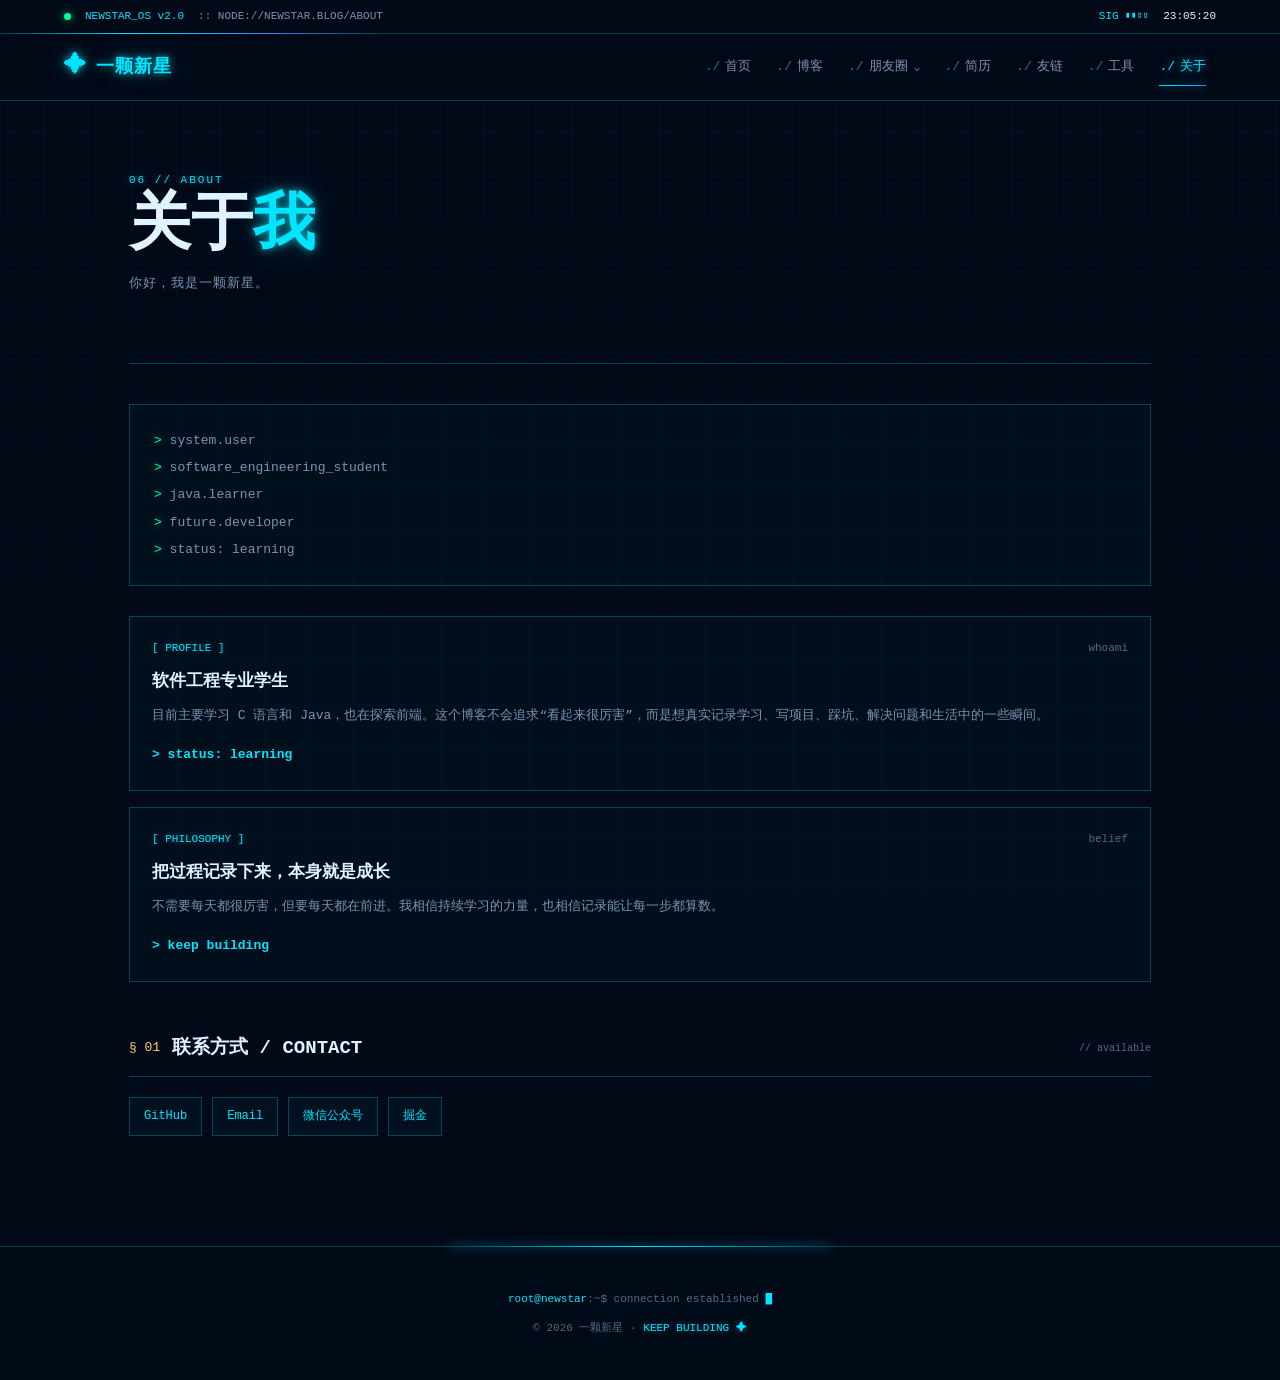
==== commit 1e194625: "feat: add floating heart click effect - new assets/click-heart.js: zero-dependency WAAPI particle he" ====
--- a/about.html
+++ b/about.html
@@ -11,9 +11,9 @@
   <meta name="twitter:card" content="summary">
   <title>关于 · 一颗新星</title>
   <link rel="icon" href="data:image/svg+xml,<svg xmlns='http://www.w3.org/2000/svg' viewBox='0 0 100 100'><text y='.9em' font-size='90'>✦</text></svg>">
-  <link rel="stylesheet" href="style.css?v=20261029a">
-  <link rel="stylesheet" href="assets/extra.css?v=20261029a">
-  <link rel="stylesheet" href="assets/upgrade.css?v=20261029a">
+  <link rel="stylesheet" href="style.css?v=20261029b">
+  <link rel="stylesheet" href="assets/extra.css?v=20261029b">
+  <link rel="stylesheet" href="assets/upgrade.css?v=20261029b">
 </head>
 <body>
 
@@ -117,7 +117,7 @@
   <div>© 2026 一颗新星 · <span>KEEP BUILDING ✦</span></div>
 </footer>
 
-<script src="assets/site.js"></script>
+<script src="assets/site.js"></script><script src="assets/click-heart.js"></script>
 
 </body>
 </html>
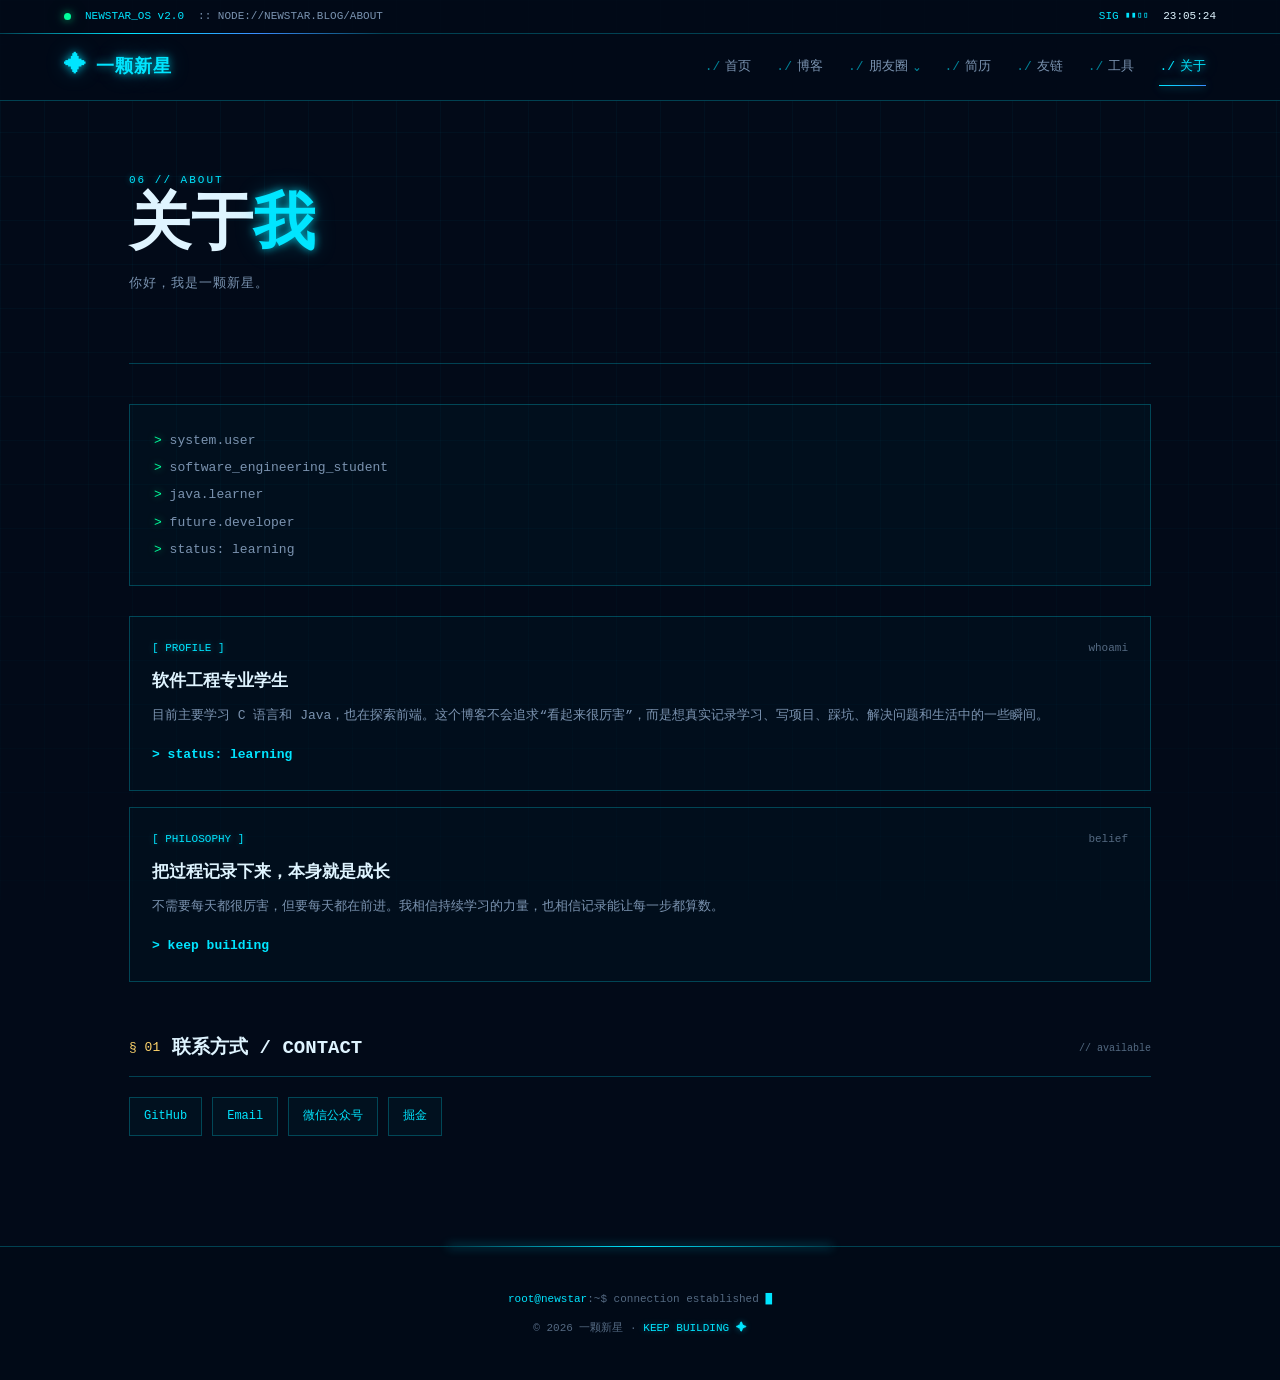
==== commit e3919cad: "feat: custom blue ball cursor with trailing halo - new assets/cursor.js: 9px solid blue dot + 24px t" ====
--- a/about.html
+++ b/about.html
@@ -11,9 +11,9 @@
   <meta name="twitter:card" content="summary">
   <title>关于 · 一颗新星</title>
   <link rel="icon" href="data:image/svg+xml,<svg xmlns='http://www.w3.org/2000/svg' viewBox='0 0 100 100'><text y='.9em' font-size='90'>✦</text></svg>">
-  <link rel="stylesheet" href="style.css?v=20261029b">
-  <link rel="stylesheet" href="assets/extra.css?v=20261029b">
-  <link rel="stylesheet" href="assets/upgrade.css?v=20261029b">
+  <link rel="stylesheet" href="style.css?v=20261029c">
+  <link rel="stylesheet" href="assets/extra.css?v=20261029c">
+  <link rel="stylesheet" href="assets/upgrade.css?v=20261029c">
 </head>
 <body>
 
@@ -117,7 +117,7 @@
   <div>© 2026 一颗新星 · <span>KEEP BUILDING ✦</span></div>
 </footer>
 
-<script src="assets/site.js"></script><script src="assets/click-heart.js"></script>
+<script src="assets/site.js"></script><script src="assets/click-heart.js"></script><script src="assets/cursor.js"></script>
 
 </body>
 </html>
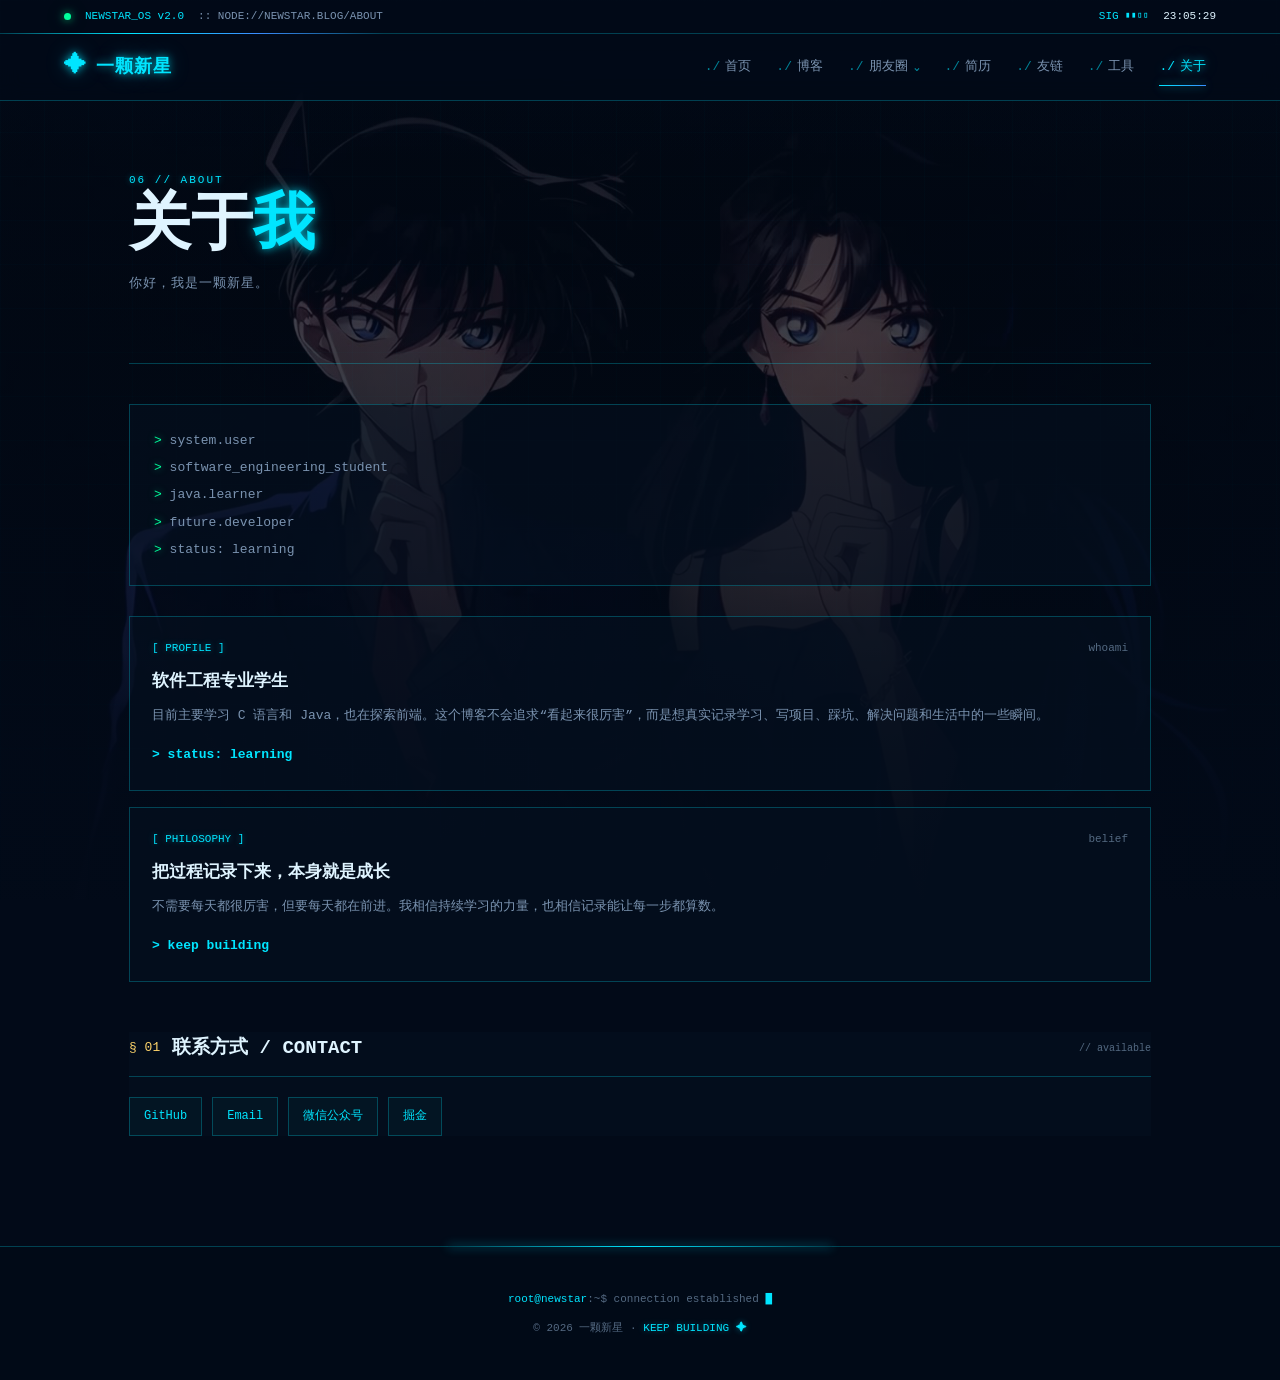
==== commit 6562daf2: "feat: add looping video background with glassmorphism cards - assets/bg.mp4: 1080p/30fps h264 re-enc" ====
--- a/about.html
+++ b/about.html
@@ -11,11 +11,11 @@
   <meta name="twitter:card" content="summary">
   <title>关于 · 一颗新星</title>
   <link rel="icon" href="data:image/svg+xml,<svg xmlns='http://www.w3.org/2000/svg' viewBox='0 0 100 100'><text y='.9em' font-size='90'>✦</text></svg>">
-  <link rel="stylesheet" href="style.css?v=20261029c">
-  <link rel="stylesheet" href="assets/extra.css?v=20261029c">
-  <link rel="stylesheet" href="assets/upgrade.css?v=20261029c">
+  <link rel="stylesheet" href="style.css?v=20261029d">
+  <link rel="stylesheet" href="assets/extra.css?v=20261029d">
+  <link rel="stylesheet" href="assets/upgrade.css?v=20261029d"><link rel="stylesheet" href="assets/video-bg.css?v=20261029d">
 </head>
-<body>
+<body><div class="video-bg" aria-hidden="true"><video autoplay muted loop playsinline preload="auto" poster="assets/bg-poster.jpg"><source src="assets/bg.mp4" type="video/mp4"></video><div class="video-mask"></div></div>
 
 <div class="bg-grid" aria-hidden="true"></div>
 <div class="bg-scanline" aria-hidden="true"></div>
--- a/assets/video-bg.css
+++ b/assets/video-bg.css
@@ -0,0 +1,101 @@
+/* =========================================================
+   动态视频背景：固定在视口底层，滚动不移动
+   ========================================================= */
+
+/* 视频层：铺满视口并固定 */
+.video-bg {
+  position: fixed;
+  inset: 0;
+  z-index: -6;              /* 在内容之下、在 body 背景之上 */
+  overflow: hidden;
+  background: #020a18 url("bg-poster.jpg") center / cover no-repeat;
+  pointer-events: none;
+}
+.video-bg video {
+  width: 100%;
+  height: 100%;
+  object-fit: cover;        /* 不变形铺满 */
+  display: block;
+}
+
+/* 渐变遮罩：压暗视频，保证正文与标题可读 */
+.video-mask {
+  position: absolute;
+  inset: 0;
+  background:
+    radial-gradient(130% 100% at 50% 0%,
+      rgba(2, 10, 24, 0.30) 0%,
+      rgba(2, 10, 24, 0.62) 55%,
+      rgba(2, 10, 24, 0.88) 100%),
+    linear-gradient(180deg,
+      rgba(2, 10, 24, 0.74) 0%,
+      rgba(2, 10, 24, 0.46) 34%,
+      rgba(2, 10, 24, 0.52) 62%,
+      rgba(2, 10, 24, 0.90) 100%);
+}
+/* 顶部导航条区域额外加深，菜单文字更清晰 */
+.video-mask::after {
+  content: "";
+  position: absolute;
+  inset: 0 0 auto 0;
+  height: 160px;
+  background: linear-gradient(180deg, rgba(2, 10, 24, 0.82), rgba(2, 10, 24, 0));
+}
+
+/* 网格与扫描线保留在视频之上，维持赛博质感 */
+.bg-grid { opacity: 0.5; }
+.bg-scanline { opacity: 0.35; }
+
+/* ===== 内容卡片：毛玻璃浮在视频上 ===== */
+.article-section,
+.sidebar-card,
+.article-card,
+.banner-box,
+.post-toc,
+.grid-cards > *,
+.info-section,
+.terminal-box,
+.activity-list,
+.timeline-item,
+.post-content article,
+.search-box,
+.page-search {
+  background-color: rgba(6, 18, 34, 0.52);
+  -webkit-backdrop-filter: blur(14px) saturate(120%);
+  backdrop-filter: blur(14px) saturate(120%);
+}
+
+/* 顶栏与导航也稍微透光，避免和视频割裂 */
+.top-bar,
+.nav {
+  background-color: rgba(2, 10, 24, 0.72);
+  -webkit-backdrop-filter: blur(10px);
+  backdrop-filter: blur(10px);
+}
+.footer {
+  background-color: rgba(2, 10, 24, 0.78);
+  -webkit-backdrop-filter: blur(10px);
+  backdrop-filter: blur(10px);
+}
+
+/* 不支持毛玻璃的浏览器：退回更实的底色，保证文字依然清楚 */
+@supports not ((backdrop-filter: blur(1px)) or (-webkit-backdrop-filter: blur(1px))) {
+  .article-section,
+  .sidebar-card,
+  .article-card,
+  .banner-box,
+  .post-toc,
+  .grid-cards > *,
+  .info-section,
+  .terminal-box,
+  .activity-list,
+  .timeline-item,
+  .post-content article {
+    background-color: rgba(4, 14, 28, 0.88);
+  }
+}
+
+/* 系统开启「减弱动效」时用静态封面替代播放 */
+@media (prefers-reduced-motion: reduce) {
+  .video-bg video { display: none; }
+}
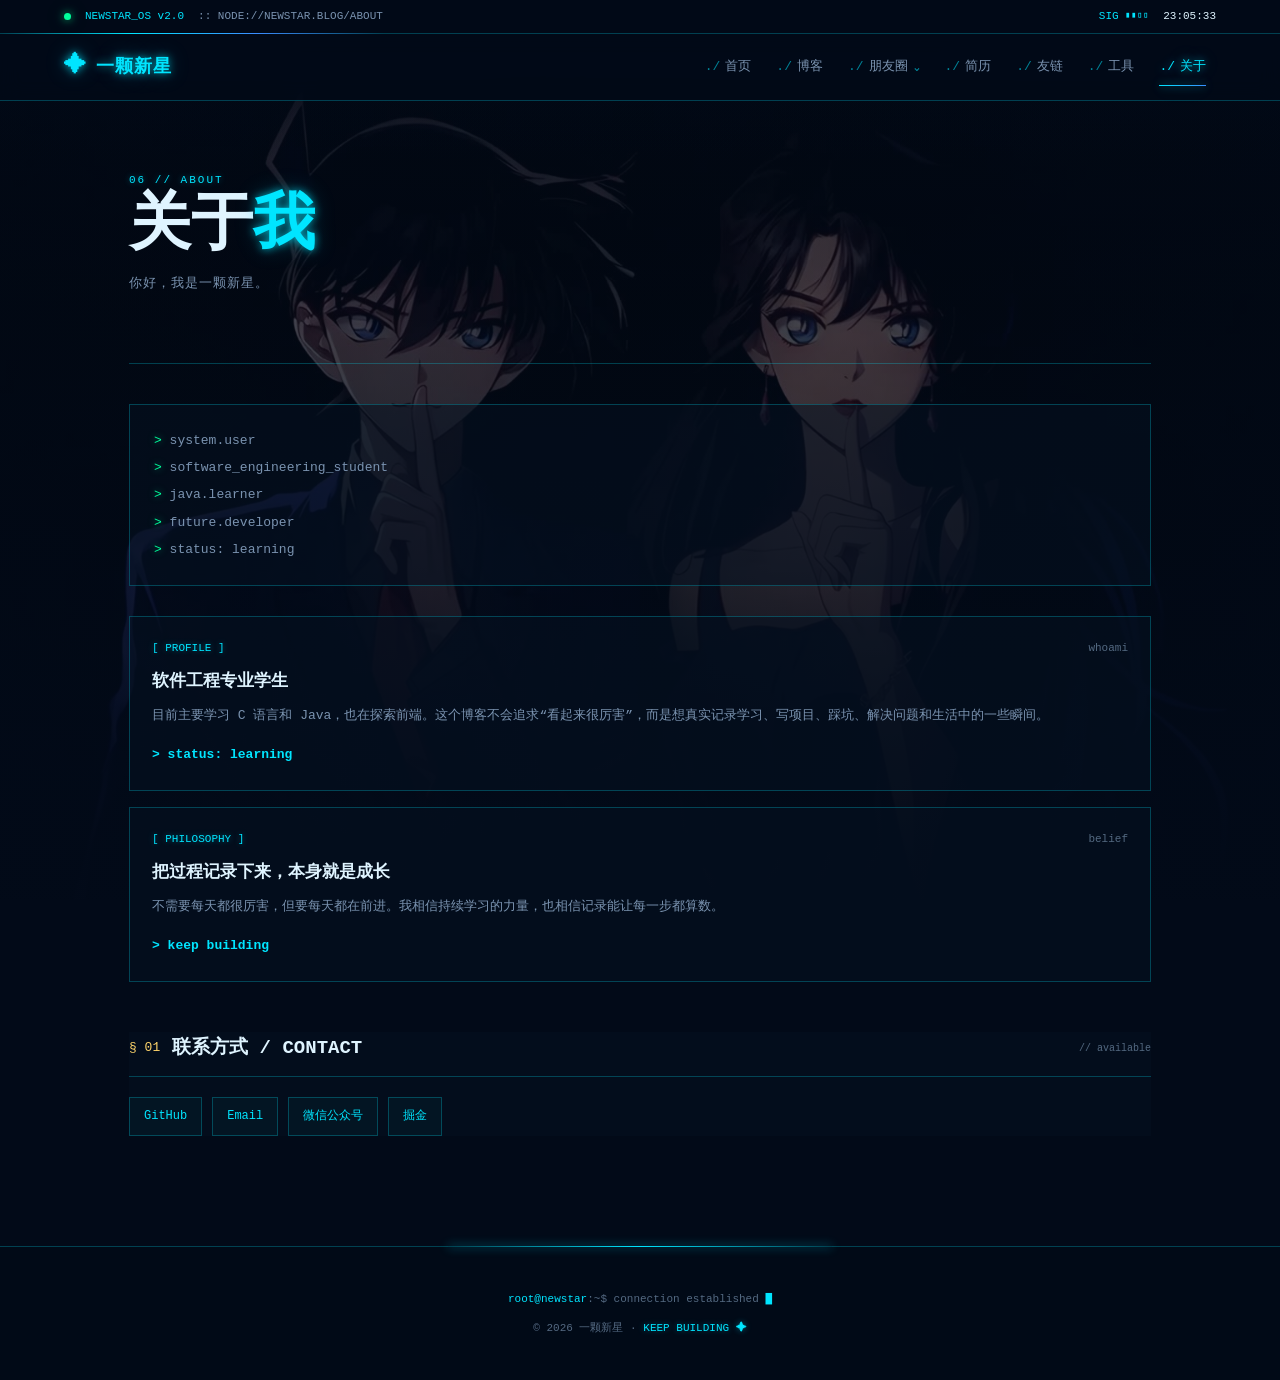
==== commit 312548cf: "chore: remove legacy grid/scanline background layers - delete .bg-grid and .bg-scanline rules plus t" ====
--- a/about.html
+++ b/about.html
@@ -11,14 +11,14 @@
   <meta name="twitter:card" content="summary">
   <title>关于 · 一颗新星</title>
   <link rel="icon" href="data:image/svg+xml,<svg xmlns='http://www.w3.org/2000/svg' viewBox='0 0 100 100'><text y='.9em' font-size='90'>✦</text></svg>">
-  <link rel="stylesheet" href="style.css?v=20261029d">
-  <link rel="stylesheet" href="assets/extra.css?v=20261029d">
-  <link rel="stylesheet" href="assets/upgrade.css?v=20261029d"><link rel="stylesheet" href="assets/video-bg.css?v=20261029d">
+  <link rel="stylesheet" href="style.css?v=20261029e">
+  <link rel="stylesheet" href="assets/extra.css?v=20261029e">
+  <link rel="stylesheet" href="assets/upgrade.css?v=20261029e"><link rel="stylesheet" href="assets/video-bg.css?v=20261029e">
 </head>
 <body><div class="video-bg" aria-hidden="true"><video autoplay muted loop playsinline preload="auto" poster="assets/bg-poster.jpg"><source src="assets/bg.mp4" type="video/mp4"></video><div class="video-mask"></div></div>
 
-<div class="bg-grid" aria-hidden="true"></div>
-<div class="bg-scanline" aria-hidden="true"></div>
+
+
 
 <header class="top-bar">
   <div class="top-bar-left">
--- a/style.css
+++ b/style.css
@@ -40,33 +40,7 @@
   --glow-green: 0 0 8px rgba(0, 255, 156, 0.7), 0 0 22px rgba(0, 255, 156, 0.25);
 }
 
-/* ===== 全局背景 ===== */
-.bg-grid {
-  position: fixed;
-  inset: 0;
-  pointer-events: none;
-  z-index: -5;
-  background-image:
-    linear-gradient(rgba(0, 229, 255, 0.04) 1px, transparent 1px),
-    linear-gradient(90deg, rgba(0, 229, 255, 0.04) 1px, transparent 1px);
-  background-size: 44px 44px;
-  animation: gridMove 28s linear infinite;
-  mask-image: linear-gradient(to bottom, black, rgba(0, 0, 0, 0.3));
-}
-.bg-scanline {
-  position: fixed;
-  inset: 0;
-  pointer-events: none;
-  z-index: 999;
-  background: repeating-linear-gradient(
-    0deg,
-    rgba(255, 255, 255, 0.015) 0px,
-    rgba(255, 255, 255, 0.015) 1px,
-    transparent 1px,
-    transparent 4px
-  );
-  opacity: 0.25;
-}
+/* 旧的网格/扫描线背景已移除，页面背景统一由 assets/video-bg.css 的视频层提供 */
 
 ::selection {
   color: #00131a;
@@ -1117,10 +1091,6 @@
 /* =========================================================
    动画
 ========================================================= */
-@keyframes gridMove {
-  0% { background-position: 0 0, 0 0; }
-  100% { background-position: 44px 44px, 44px 44px; }
-}
 @keyframes navScan {
   0% { left: -30%; }
   100% { left: 100%; }
--- a/assets/video-bg.css
+++ b/assets/video-bg.css
@@ -41,10 +41,6 @@
   height: 160px;
   background: linear-gradient(180deg, rgba(2, 10, 24, 0.82), rgba(2, 10, 24, 0));
 }
-
-/* 网格与扫描线保留在视频之上，维持赛博质感 */
-.bg-grid { opacity: 0.5; }
-.bg-scanline { opacity: 0.35; }
 
 /* ===== 内容卡片：毛玻璃浮在视频上 ===== */
 .article-section,
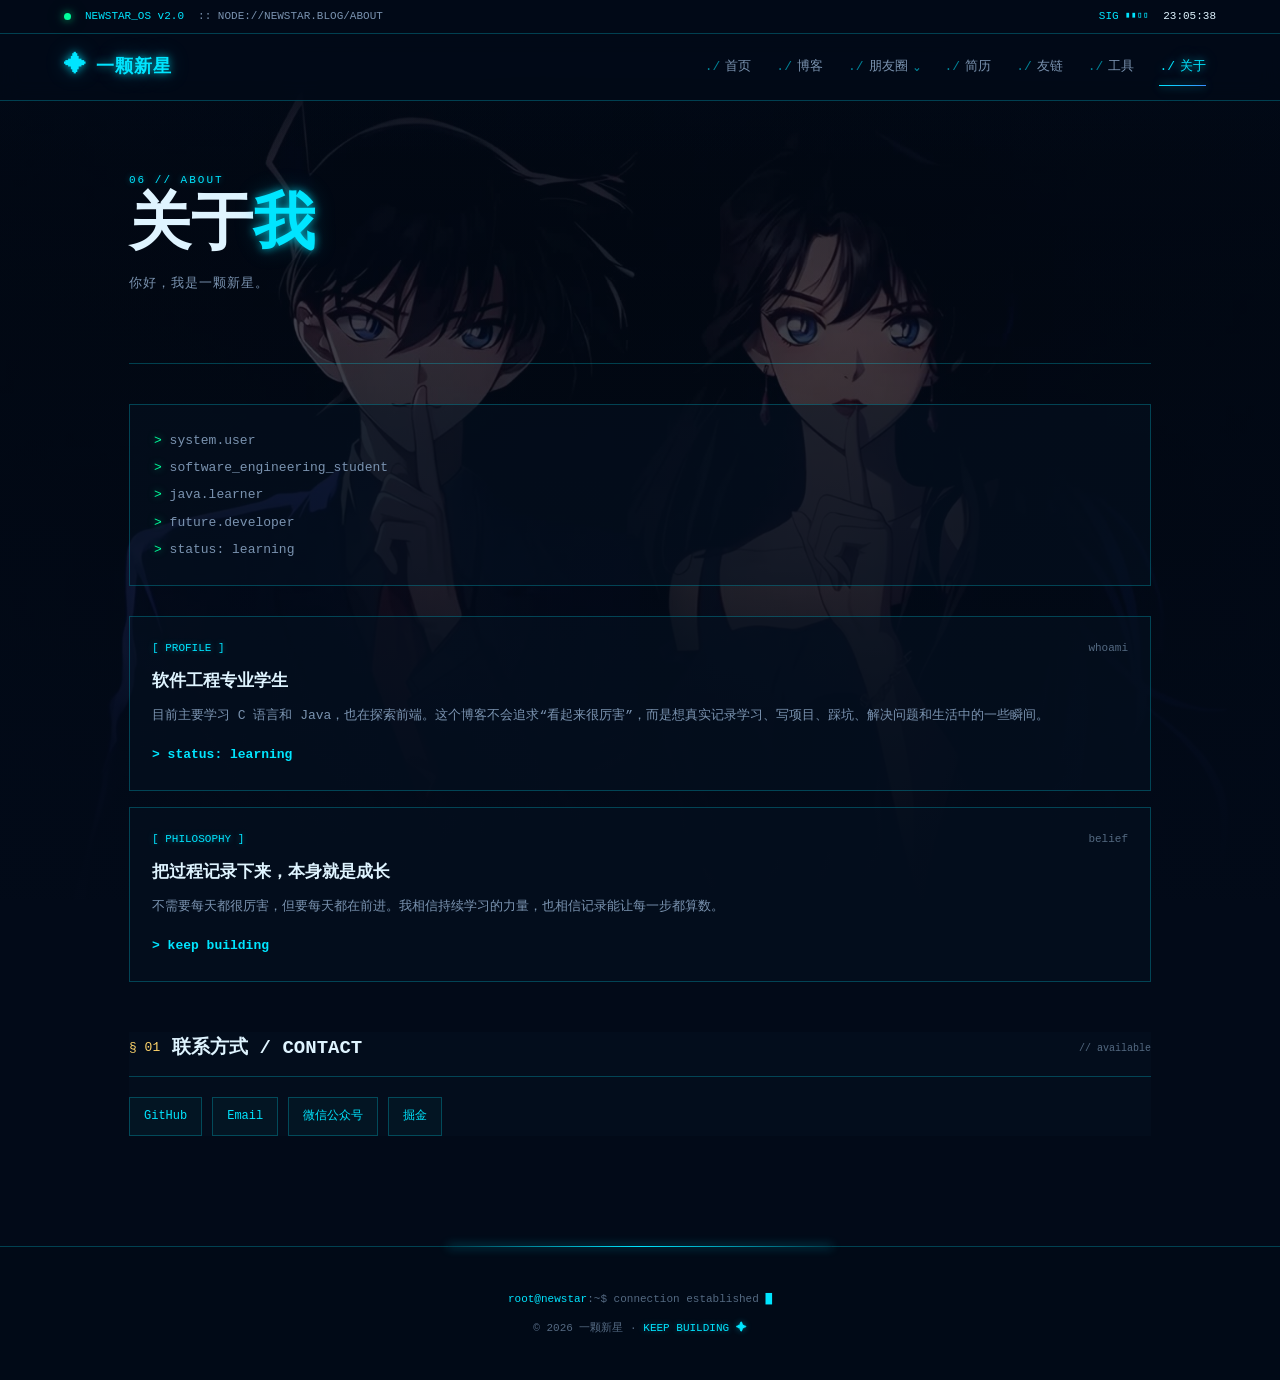
==== commit 82a4fdc1: "chore: remove remaining scan light animations - delete .top-bar::after (navScan), .banner-scan (bann" ====
--- a/about.html
+++ b/about.html
@@ -11,9 +11,9 @@
   <meta name="twitter:card" content="summary">
   <title>关于 · 一颗新星</title>
   <link rel="icon" href="data:image/svg+xml,<svg xmlns='http://www.w3.org/2000/svg' viewBox='0 0 100 100'><text y='.9em' font-size='90'>✦</text></svg>">
-  <link rel="stylesheet" href="style.css?v=20261029e">
-  <link rel="stylesheet" href="assets/extra.css?v=20261029e">
-  <link rel="stylesheet" href="assets/upgrade.css?v=20261029e"><link rel="stylesheet" href="assets/video-bg.css?v=20261029e">
+  <link rel="stylesheet" href="style.css?v=20261029f">
+  <link rel="stylesheet" href="assets/extra.css?v=20261029f">
+  <link rel="stylesheet" href="assets/upgrade.css?v=20261029f"><link rel="stylesheet" href="assets/video-bg.css?v=20261029f">
 </head>
 <body><div class="video-bg" aria-hidden="true"><video autoplay muted loop playsinline preload="auto" poster="assets/bg-poster.jpg"><source src="assets/bg.mp4" type="video/mp4"></video><div class="video-mask"></div></div>
 
--- a/style.css
+++ b/style.css
@@ -86,16 +86,6 @@
   color: var(--text-muted);
   position: relative;
   z-index: 1001;
-}
-.top-bar::after {
-  content: "";
-  position: absolute;
-  left: 0;
-  bottom: -1px;
-  width: 30%;
-  height: 1px;
-  background: linear-gradient(90deg, transparent, var(--cyan), var(--blue), transparent);
-  animation: navScan 6s linear infinite;
 }
 .top-bar-left,
 .top-bar-right {
@@ -359,17 +349,6 @@
 .banner-code-right pre {
   text-align: right;
 }
-.banner-scan {
-  position: absolute;
-  left: 0;
-  right: 0;
-  height: 2px;
-  background: linear-gradient(90deg, transparent, var(--cyan), transparent);
-  box-shadow: 0 0 12px var(--cyan), 0 0 24px rgba(0, 229, 255, 0.6);
-  animation: bannerScan 5s linear infinite;
-  pointer-events: none;
-  z-index: 2;
-}
 .banner-box {
   position: relative;
   z-index: 3;
@@ -815,16 +794,6 @@
   line-height: 2.1;
   overflow: hidden;
 }
-.terminal-box::before {
-  content: "";
-  position: absolute;
-  top: 0;
-  left: -100%;
-  width: 100%;
-  height: 1px;
-  background: linear-gradient(90deg, transparent, var(--cyan), transparent);
-  animation: terminalScan 5s linear infinite;
-}
 .terminal-box p {
   color: var(--text-muted);
 }
@@ -1091,10 +1060,6 @@
 /* =========================================================
    动画
 ========================================================= */
-@keyframes navScan {
-  0% { left: -30%; }
-  100% { left: 100%; }
-}
 @keyframes pulse {
   0%, 100% { opacity: 1; transform: scale(1); }
   50% { opacity: 0.35; transform: scale(0.75); }
@@ -1113,19 +1078,9 @@
     text-shadow: 0 0 8px var(--cyan), 0 0 22px rgba(0, 229, 255, 0.7);
   }
 }
-@keyframes bannerScan {
-  0% { top: 0; opacity: 0; }
-  10% { opacity: 1; }
-  90% { opacity: 1; }
-  100% { top: 100%; opacity: 0; }
-}
 @keyframes codeFloat {
   0% { transform: translateY(0); }
   100% { transform: translateY(-40px); }
-}
-@keyframes terminalScan {
-  0% { left: -100%; }
-  100% { left: 100%; }
 }
 @keyframes pageEnter {
   from { opacity: 0; transform: translateY(20px); }
--- a/assets/upgrade.css
+++ b/assets/upgrade.css
@@ -50,6 +50,6 @@
 .post-nav{display:flex;justify-content:space-between;gap:14px;margin-top:52px;padding-top:24px;border-top:1px solid var(--border)}.post-nav a{flex:1;min-width:0}.post-nav a:last-child{text-align:right}.post-actions{display:flex;gap:12px;margin-top:42px;padding-top:24px;border-top:1px solid rgba(0,229,255,.18)}
 .back-top{position:fixed;right:20px;bottom:20px;opacity:0;visibility:hidden;transform:translateY(8px);transition:opacity .2s ease,transform .2s ease,visibility .2s ease;z-index:10}.back-top.visible{opacity:1;visibility:visible;transform:none}
 .reading-progress{position:fixed;left:0;top:0;height:3px;width:0;background:var(--cyan);box-shadow:0 0 8px var(--cyan);z-index:1100;transform-origin:left}
-@media (prefers-reduced-motion:reduce){*,*::before,*::after{animation-duration:.01ms!important;animation-iteration-count:1!important;scroll-behavior:auto!important;transition-duration:.01ms!important}.bg-grid,.bg-scanline,.banner-scan,.banner-code-left,.banner-code-right{animation:none}}
+@media (prefers-reduced-motion:reduce){*,*::before,*::after{animation-duration:.01ms!important;animation-iteration-count:1!important;scroll-behavior:auto!important;transition-duration:.01ms!important}.banner-code-left,.banner-code-right{animation:none}}
 @media (max-width:800px){.sys-path,.sys-signal{display:none}.nav{min-height:58px;padding:0 20px;flex-wrap:wrap}.nav-toggle{display:block;margin-left:auto}.nav-links{display:none;order:3;width:100%;margin:0;flex-direction:column;align-items:stretch;gap:0;padding:8px 0 12px}.nav-links.is-open{display:flex}.nav-links>li>a{padding:12px 10px}.dropdown-menu{position:static;transform:none;min-width:0;margin:0 0 4px 12px;box-shadow:none}.nav-dropdown.open .dropdown-menu{transform:none}.home-container{grid-template-columns:1fr}.sidebar{display:grid;grid-template-columns:1fr 1fr}.page-content{padding:48px 20px 70px}.article-layout{grid-template-columns:1fr}.post-toc{position:static;order:-1}.post-toc ol{columns:2;column-gap:20px}.post-toc li{break-inside:avoid}.grid-cards{grid-template-columns:repeat(2,1fr)}}
 @media (max-width:520px){.top-bar{padding:0 14px}.top-bar-left{gap:8px}.brand-name{font-size:16px}.home-main{padding:30px 12px 55px}.article-section,.sidebar-card{padding:20px 16px}.sidebar{display:flex}.section-header{display:block}.search-box,.page-search{max-width:none;margin:18px 0 0}.search-box input{min-width:0}.article-card{padding:18px}.post-content article{font-size:16px}.post-toc ol{columns:1}.post-nav{display:block}.post-nav a{display:block;margin:10px 0;text-align:left!important}.post-actions{margin-top:34px}.page-title{font-size:clamp(34px,12vw,52px)}}
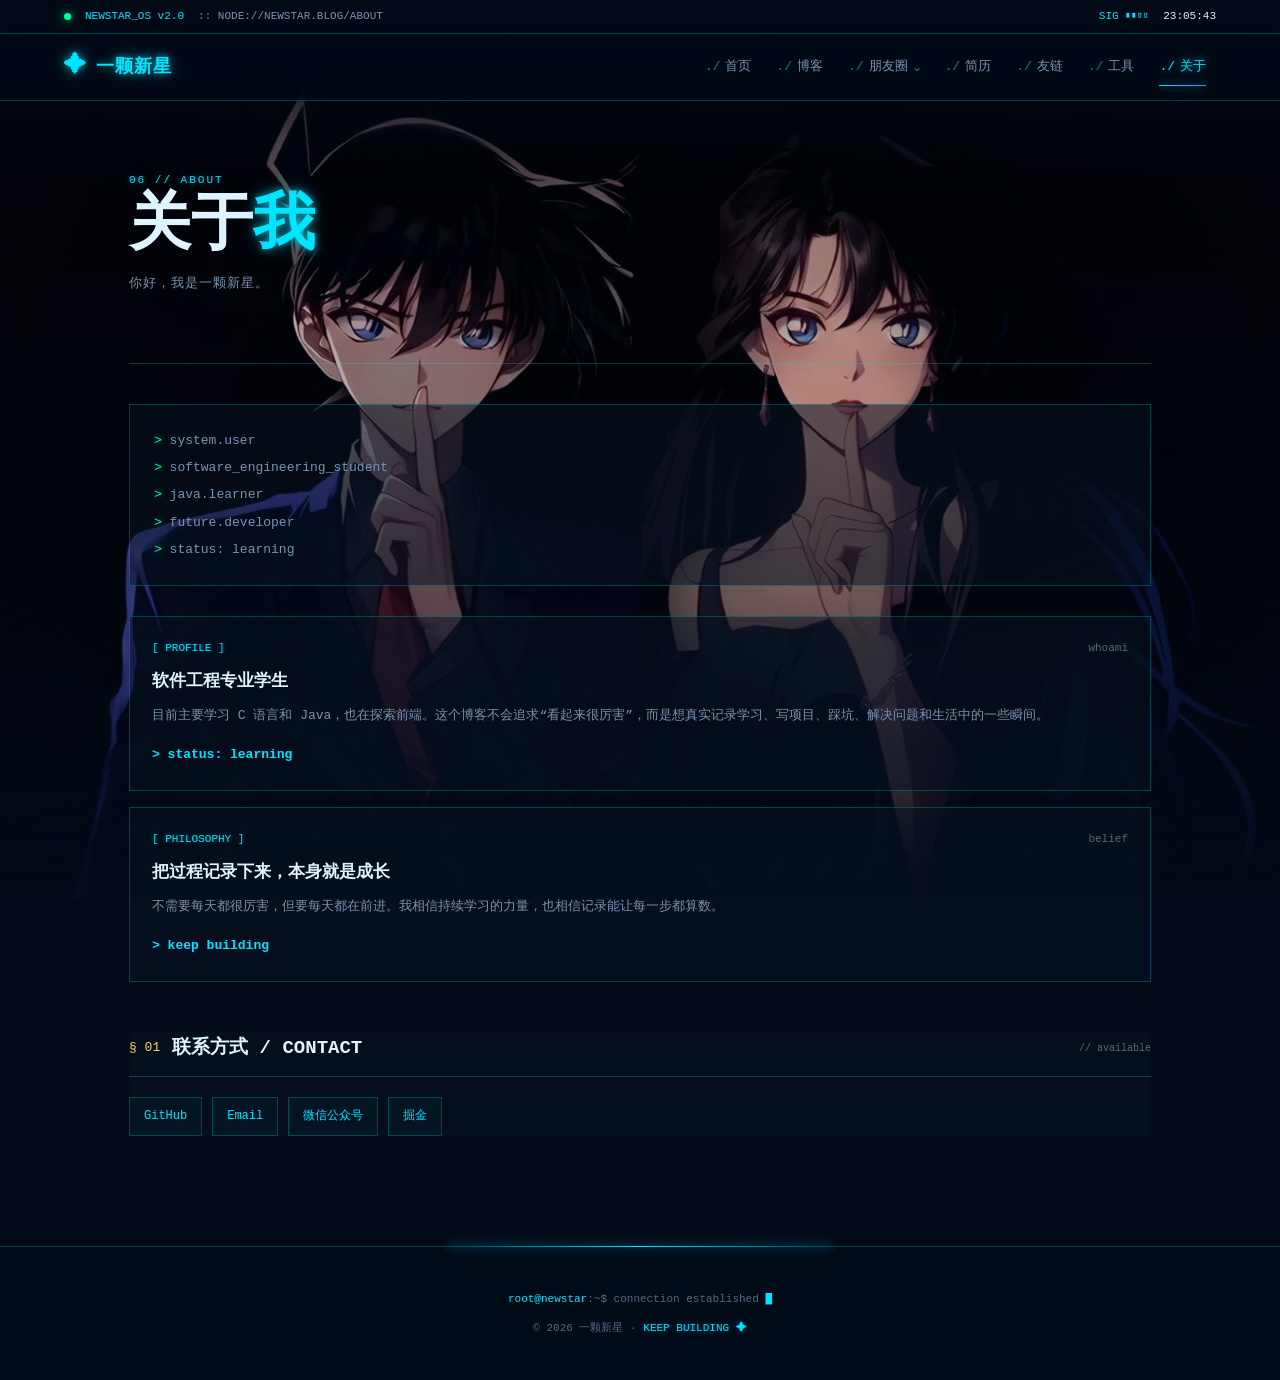
==== commit 1a30c7fe: "style: hero floats on a brighter anime video background - assets/bg.mp4: re-encode from the Conan/La" ====
--- a/about.html
+++ b/about.html
@@ -11,9 +11,9 @@
   <meta name="twitter:card" content="summary">
   <title>关于 · 一颗新星</title>
   <link rel="icon" href="data:image/svg+xml,<svg xmlns='http://www.w3.org/2000/svg' viewBox='0 0 100 100'><text y='.9em' font-size='90'>✦</text></svg>">
-  <link rel="stylesheet" href="style.css?v=20261029f">
-  <link rel="stylesheet" href="assets/extra.css?v=20261029f">
-  <link rel="stylesheet" href="assets/upgrade.css?v=20261029f"><link rel="stylesheet" href="assets/video-bg.css?v=20261029f">
+  <link rel="stylesheet" href="style.css?v=20261030a">
+  <link rel="stylesheet" href="assets/extra.css?v=20261030a">
+  <link rel="stylesheet" href="assets/upgrade.css?v=20261030a"><link rel="stylesheet" href="assets/video-bg.css?v=20261030a">
 </head>
 <body><div class="video-bg" aria-hidden="true"><video autoplay muted loop playsinline preload="auto" poster="assets/bg-poster.jpg"><source src="assets/bg.mp4" type="video/mp4"></video><div class="video-mask"></div></div>
 
--- a/assets/video-bg.css
+++ b/assets/video-bg.css
@@ -1,5 +1,6 @@
 /* =========================================================
    动态视频背景：固定在视口底层，滚动不移动
+   风格参照：动漫壁纸站 —— 首屏画面通透清晰，文字直接浮在画面上
    ========================================================= */
 
 /* 视频层：铺满视口并固定 */
@@ -18,35 +19,91 @@
   display: block;
 }
 
-/* 渐变遮罩：压暗视频，保证正文与标题可读 */
+/* 渐变遮罩：顶部（导航）与底部压暗，中段留亮让画面透出来 */
 .video-mask {
   position: absolute;
   inset: 0;
   background:
-    radial-gradient(130% 100% at 50% 0%,
-      rgba(2, 10, 24, 0.30) 0%,
-      rgba(2, 10, 24, 0.62) 55%,
-      rgba(2, 10, 24, 0.88) 100%),
+    radial-gradient(135% 95% at 50% 32%,
+      rgba(2, 10, 24, 0.04) 0%,
+      rgba(2, 10, 24, 0.26) 52%,
+      rgba(2, 10, 24, 0.66) 100%),
     linear-gradient(180deg,
-      rgba(2, 10, 24, 0.74) 0%,
-      rgba(2, 10, 24, 0.46) 34%,
-      rgba(2, 10, 24, 0.52) 62%,
-      rgba(2, 10, 24, 0.90) 100%);
+      rgba(2, 10, 24, 0.62) 0%,
+      rgba(2, 10, 24, 0.14) 20%,
+      rgba(2, 10, 24, 0.20) 48%,
+      rgba(2, 10, 24, 0.46) 76%,
+      rgba(2, 10, 24, 0.82) 100%);
 }
-/* 顶部导航条区域额外加深，菜单文字更清晰 */
+/* 顶部导航条区域加深，菜单文字更清晰 */
 .video-mask::after {
   content: "";
   position: absolute;
   inset: 0 0 auto 0;
-  height: 160px;
-  background: linear-gradient(180deg, rgba(2, 10, 24, 0.82), rgba(2, 10, 24, 0));
+  height: 170px;
+  background: linear-gradient(180deg, rgba(2, 10, 24, 0.72), rgba(2, 10, 24, 0));
 }
 
-/* ===== 内容卡片：毛玻璃浮在视频上 ===== */
+/* ===== 首屏：文字直接浮在画面上，不做卡片遮挡 ===== */
+.home-banner {
+  position: relative;
+  z-index: 3;
+  min-height: calc(100vh - 300px);
+  display: flex;
+  align-items: center;
+  justify-content: center;
+  padding: 40px 20px 24px;
+}
+/* 去掉原 banner 的面板感：无边框、无底色、无毛玻璃 */
+.banner-box {
+  background: none !important;
+  background-color: transparent !important;
+  border: 0 !important;
+  box-shadow: none !important;
+  -webkit-backdrop-filter: none !important;
+  backdrop-filter: none !important;
+  max-width: 900px;
+  padding: 24px 32px;
+  text-align: center;
+}
+/* 保留四角装饰标记，维持赛博风格；没有边框后它们成了唯一的“框”暗示 */
+.banner-box::before,
+.banner-box::after {
+  opacity: 0.65;
+}
+.banner-box::before { border-width: 2px 0 0 2px; }
+.banner-box::after { border-width: 0 2px 2px 0; }
+
+/* 首屏文字：加大 + 强投影，压在任何画面上都读得清 */
+.banner-content h1 {
+  font-size: clamp(34px, 5.4vw, 64px);
+  line-height: 1.15;
+  letter-spacing: 2px;
+  text-shadow:
+    0 2px 10px rgba(0, 8, 20, 0.85),
+    0 6px 28px rgba(0, 8, 20, 0.7),
+    0 0 26px rgba(0, 229, 255, 0.28);
+}
+.banner-eyebrow {
+  font-size: 13px;
+  letter-spacing: 4px;
+  text-shadow: 0 2px 8px rgba(0, 8, 20, 0.9), 0 0 12px rgba(0, 229, 255, 0.6);
+}
+.banner-desc {
+  font-size: clamp(13px, 1.5vw, 16px);
+  color: rgba(233, 248, 255, 0.92);
+  text-shadow: 0 2px 10px rgba(0, 8, 20, 0.95);
+}
+/* 两侧漂浮代码：再淡一点，避免抢画面 */
+.banner-code-left,
+.banner-code-right {
+  color: rgba(0, 229, 255, 0.18);
+}
+
+/* ===== 内容卡片：毛玻璃浮在视频上（正文区保证可读） ===== */
 .article-section,
 .sidebar-card,
 .article-card,
-.banner-box,
 .post-toc,
 .grid-cards > *,
 .info-section,
@@ -56,17 +113,17 @@
 .post-content article,
 .search-box,
 .page-search {
-  background-color: rgba(6, 18, 34, 0.52);
-  -webkit-backdrop-filter: blur(14px) saturate(120%);
-  backdrop-filter: blur(14px) saturate(120%);
+  background-color: rgba(6, 18, 34, 0.5);
+  -webkit-backdrop-filter: blur(16px) saturate(125%);
+  backdrop-filter: blur(16px) saturate(125%);
 }
 
 /* 顶栏与导航也稍微透光，避免和视频割裂 */
 .top-bar,
 .nav {
-  background-color: rgba(2, 10, 24, 0.72);
-  -webkit-backdrop-filter: blur(10px);
-  backdrop-filter: blur(10px);
+  background-color: rgba(2, 10, 24, 0.66);
+  -webkit-backdrop-filter: blur(12px);
+  backdrop-filter: blur(12px);
 }
 .footer {
   background-color: rgba(2, 10, 24, 0.78);
@@ -79,7 +136,6 @@
   .article-section,
   .sidebar-card,
   .article-card,
-  .banner-box,
   .post-toc,
   .grid-cards > *,
   .info-section,
@@ -91,6 +147,12 @@
   }
 }
 
+/* 窄屏：首屏高度收一点，避免留白过多 */
+@media (max-width: 800px) {
+  .home-banner { min-height: auto; padding: 28px 16px 12px; }
+  .banner-box { padding: 12px 8px; }
+}
+
 /* 系统开启「减弱动效」时用静态封面替代播放 */
 @media (prefers-reduced-motion: reduce) {
   .video-bg video { display: none; }
